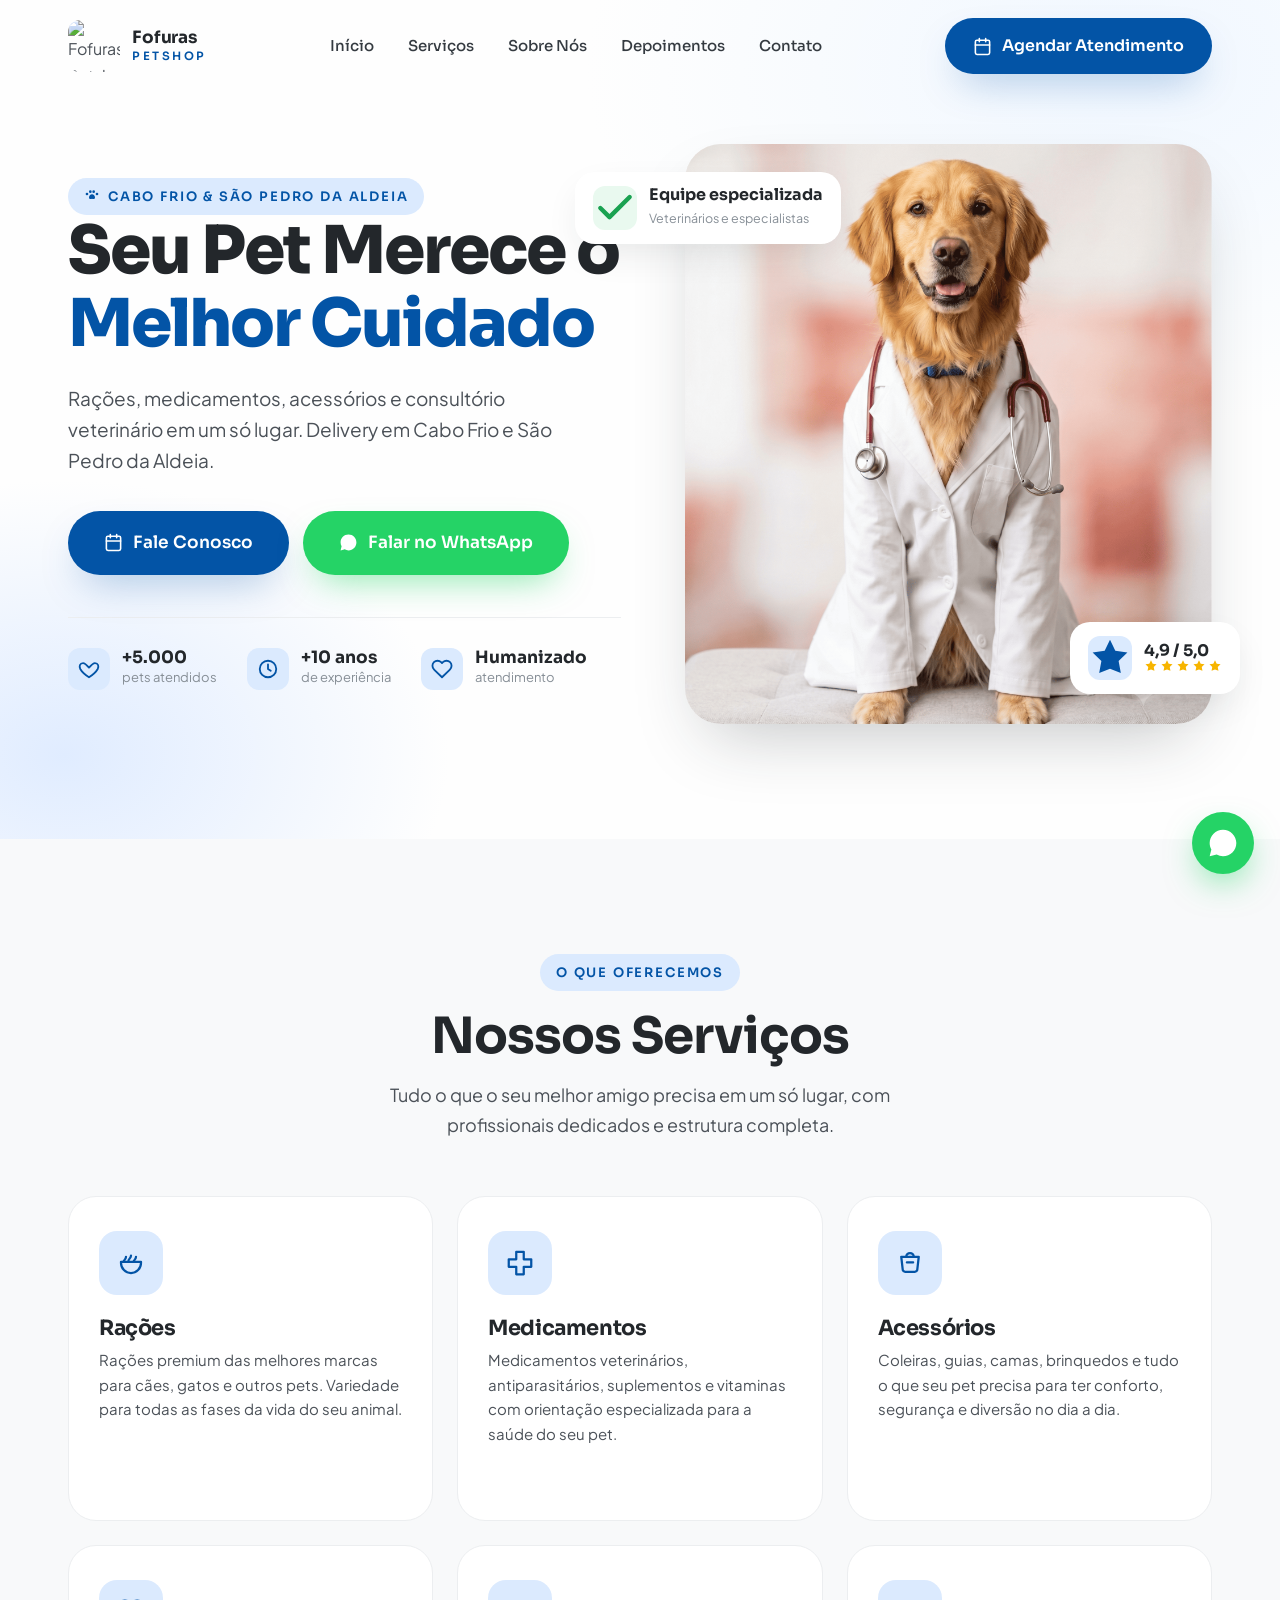
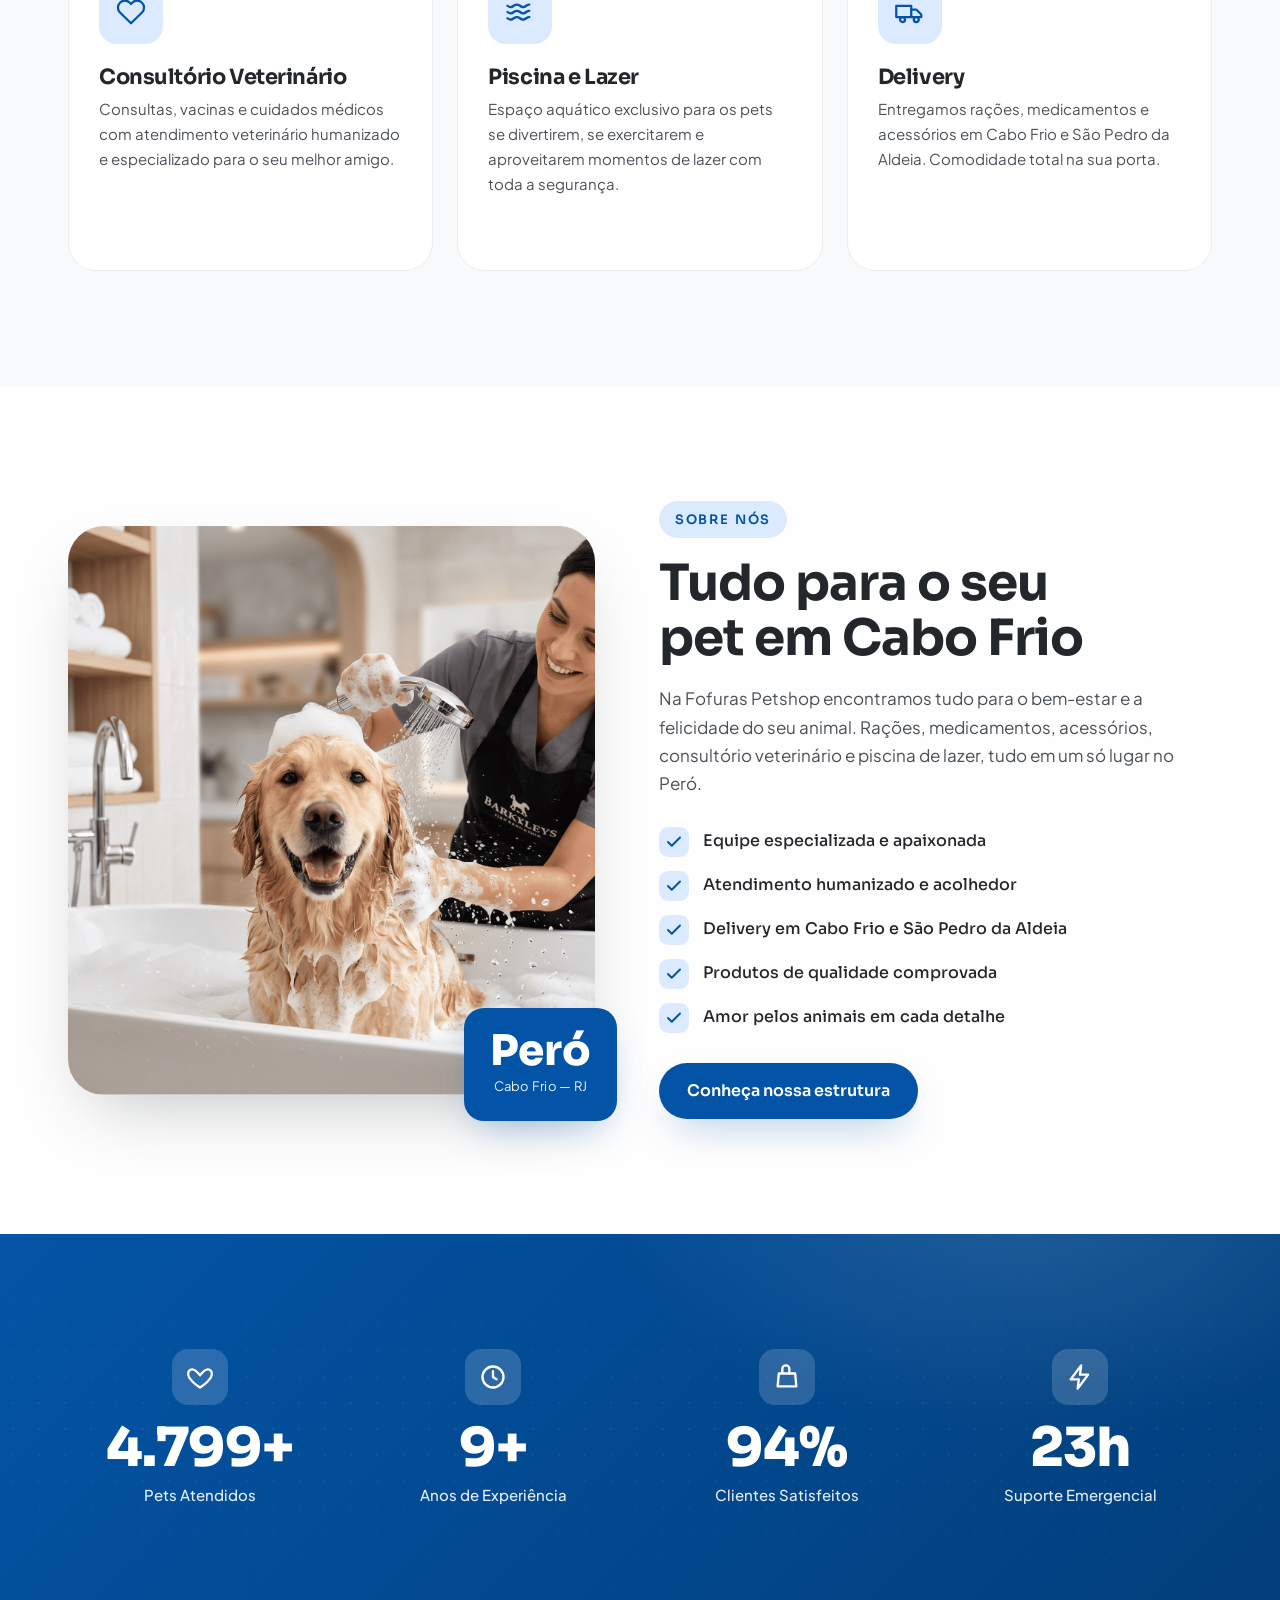
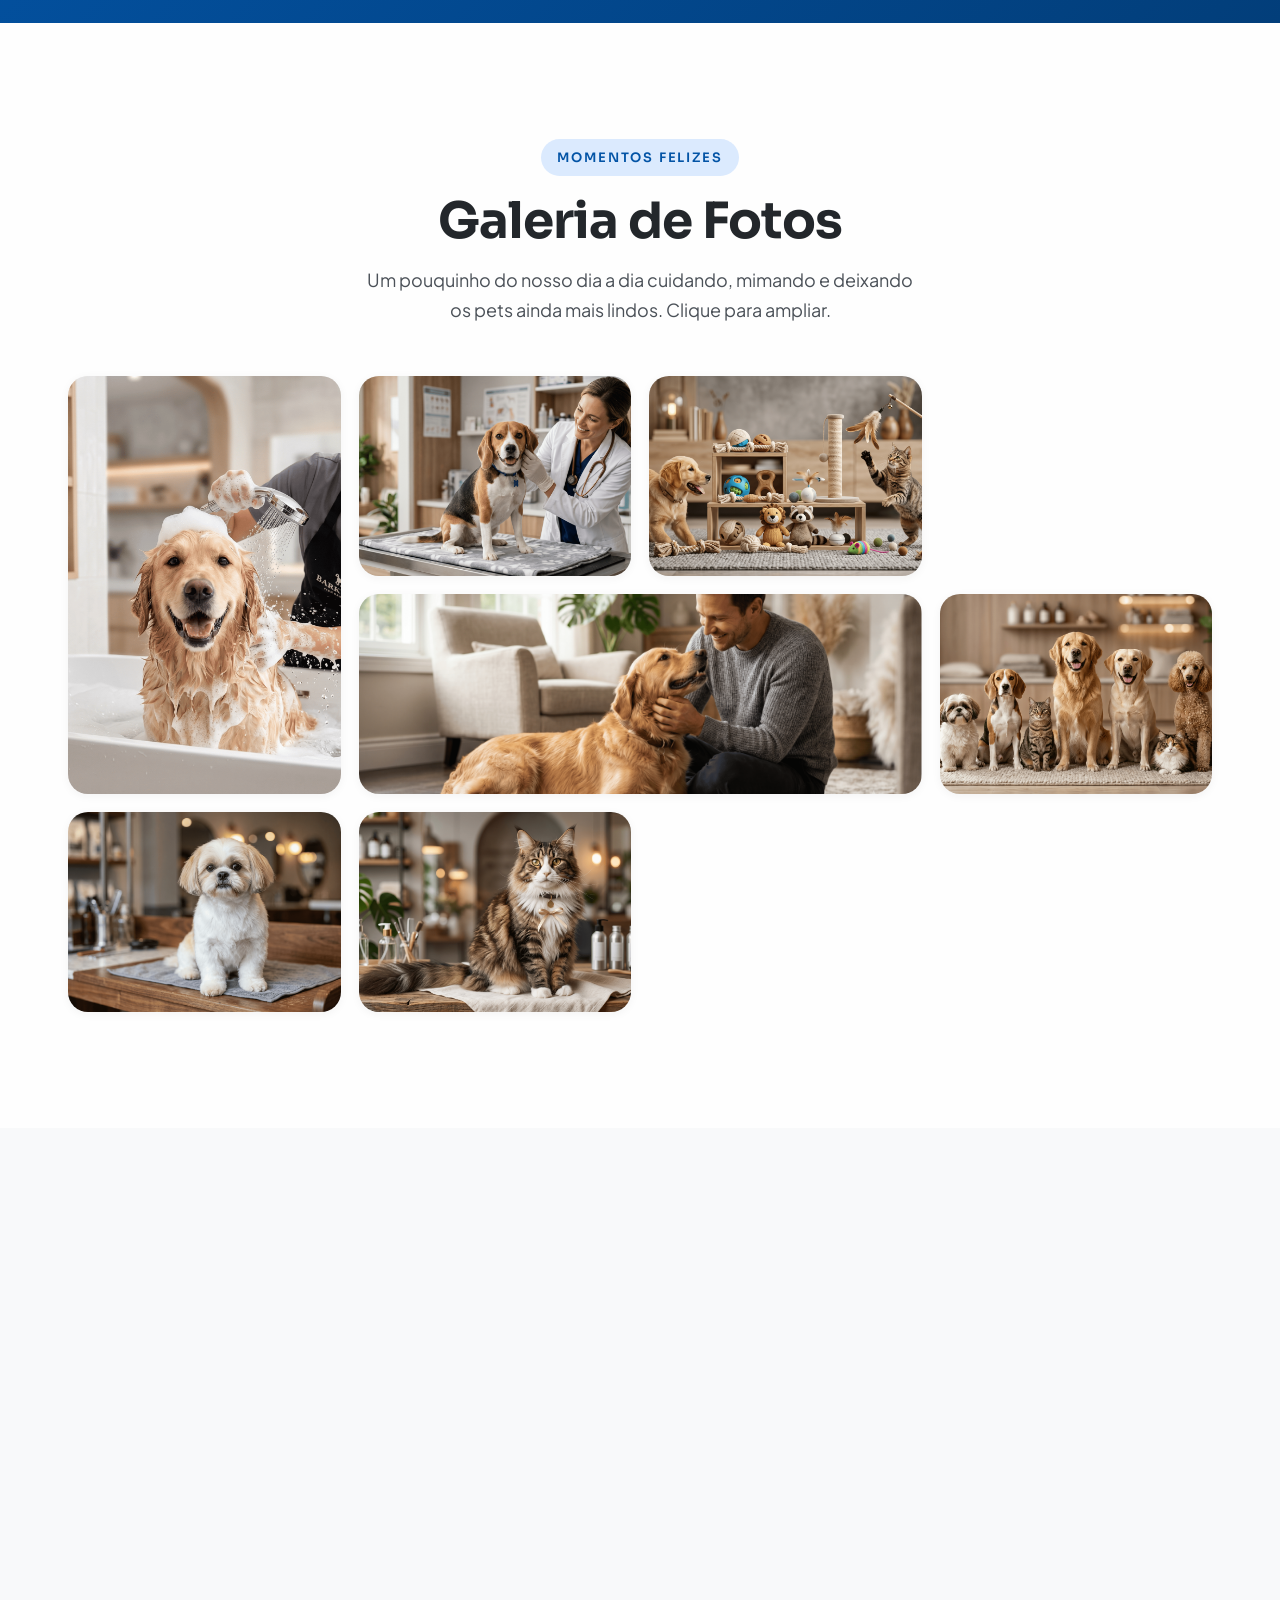
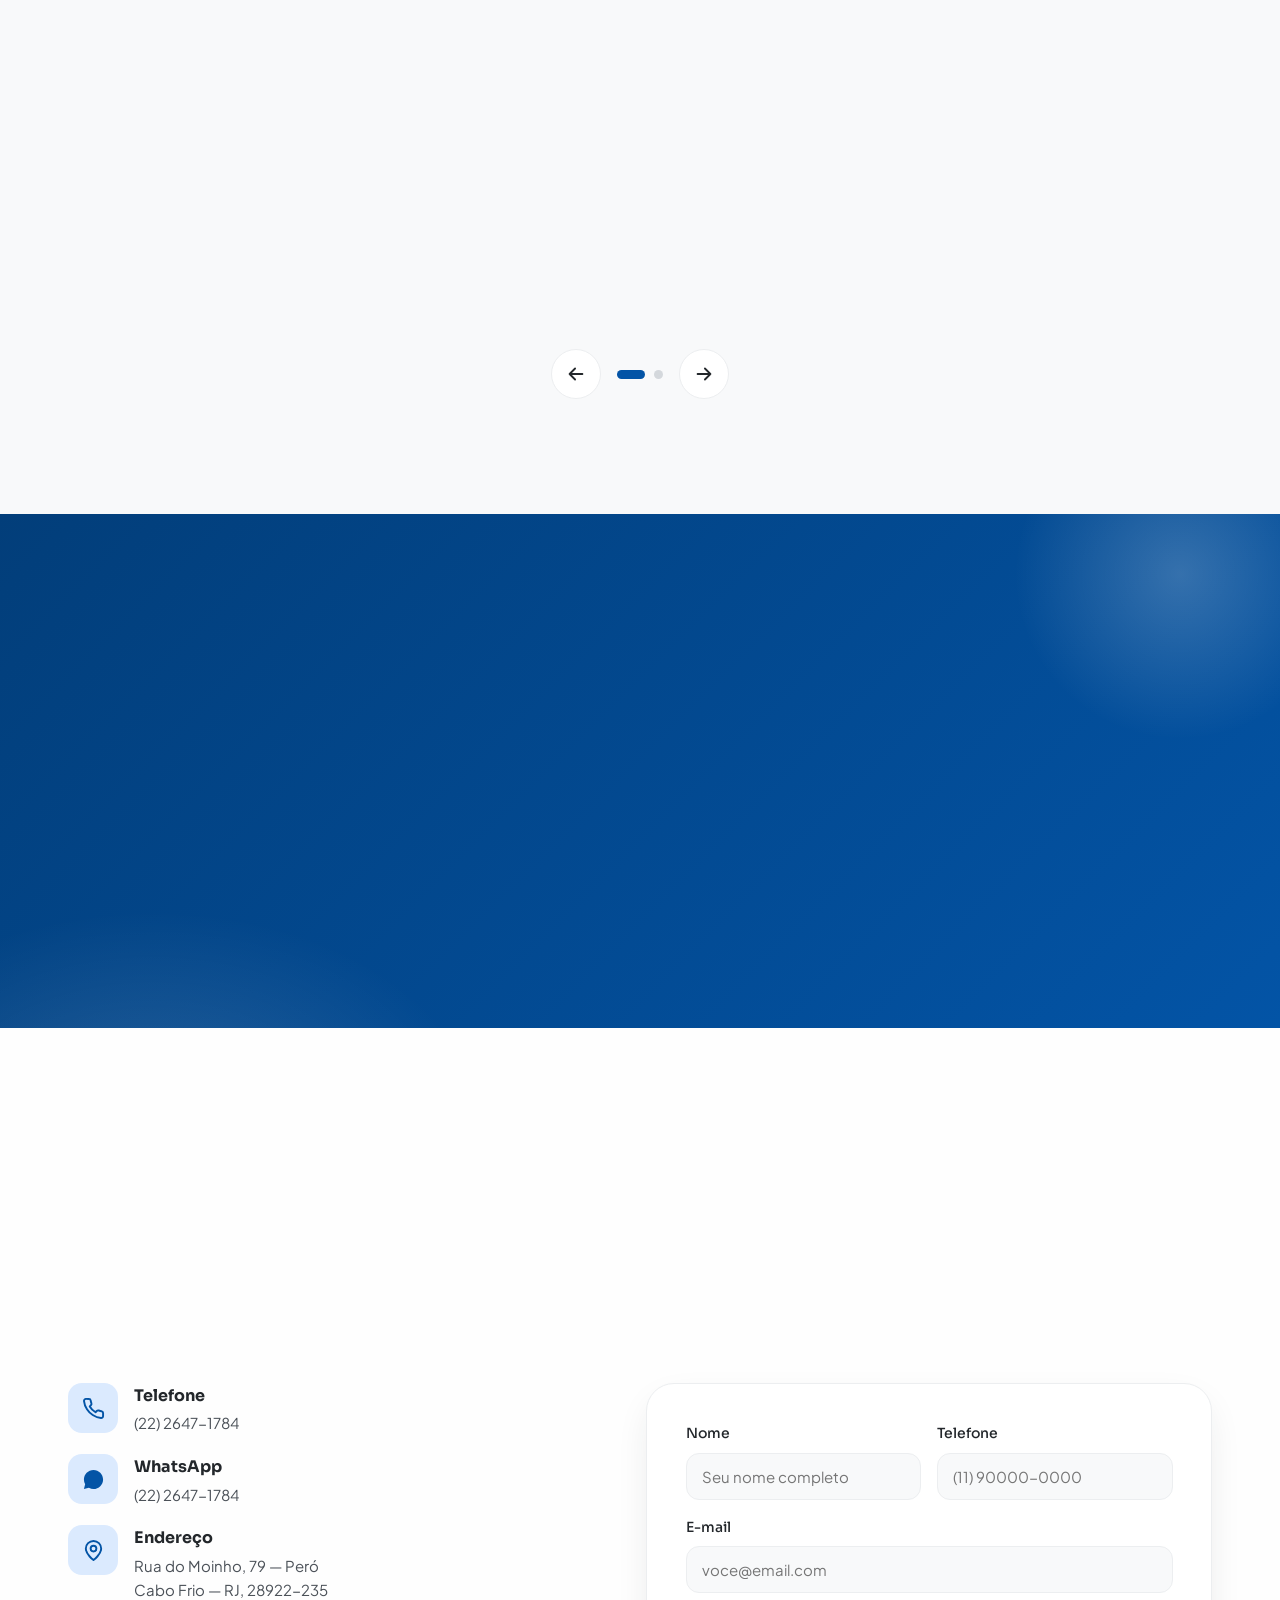
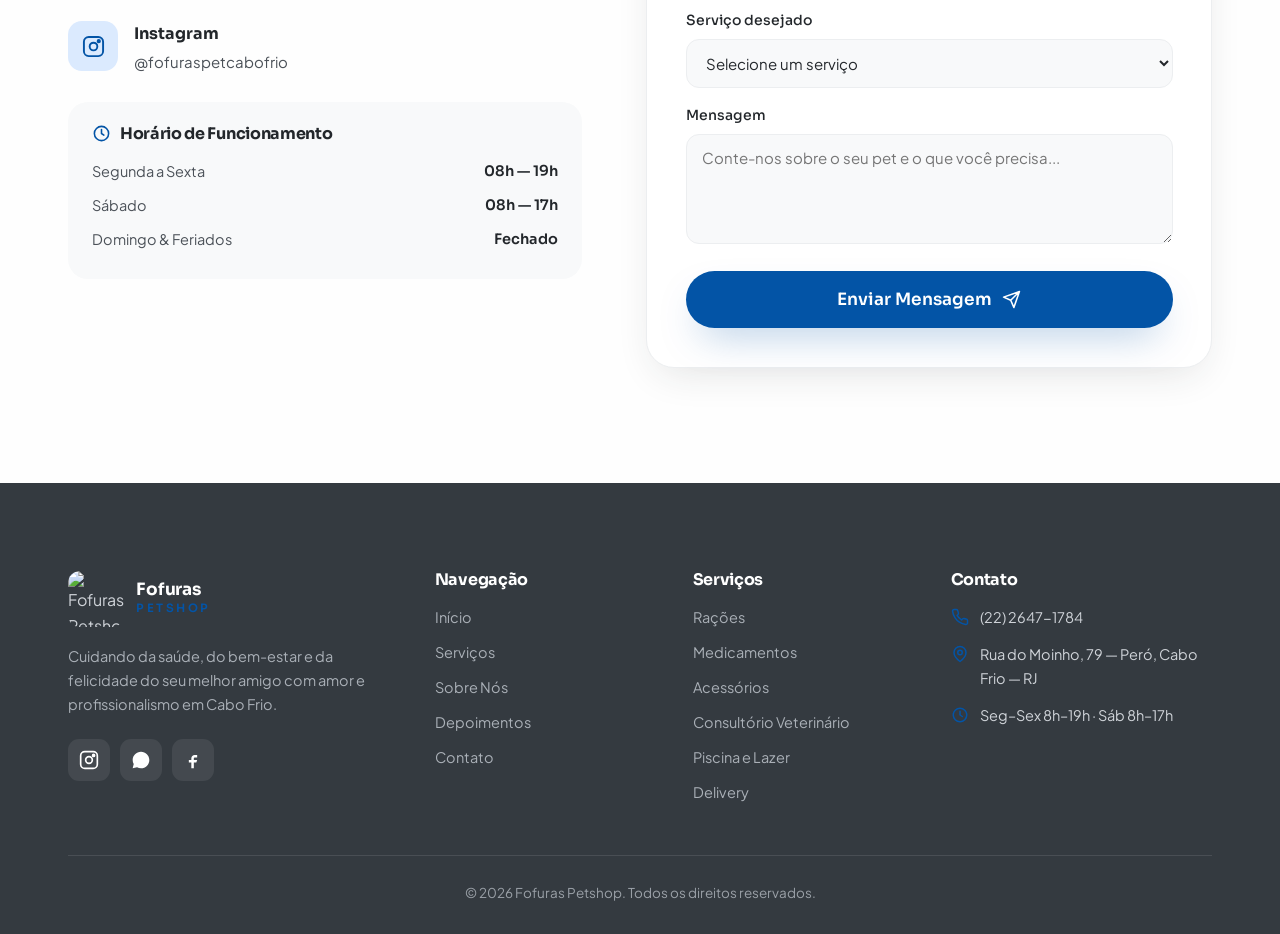
==== index.html @ 8c3553e3 "projeto fofuras petshop" ====
<!doctype html>
<html lang="pt-BR">
  <head>
    <meta charset="UTF-8" />
    <meta name="viewport" content="width=device-width, initial-scale=1.0" />
    <title>
      Fofuras Petshop — Rações, Medicamentos, Acessórios e Consultório em Cabo
      Frio
    </title>
    <meta
      name="description"
      content="Rações, medicamentos, acessórios, consultório veterinário para pets em Cabo Frio. Delivery em Cabo Frio e São Pedro da Aldeia. Fofuras Petshop no Peró."
    />
    <link rel="icon" href="assets/logo.png" />
    <link rel="preconnect" href="https://fonts.googleapis.com" />
    <link rel="preconnect" href="https://fonts.gstatic.com" crossorigin />
    <link
      href="https://fonts.googleapis.com/css2?family=Sora:wght@500;600;700;800&family=Plus+Jakarta+Sans:wght@400;500;600;700&display=swap"
      rel="stylesheet"
    />
    <link rel="stylesheet" href="styles.css" />
  </head>
  <body>
    <!-- ============ HEADER ============ -->
    <header class="header" id="header">
      <div class="wrap nav">
        <a href="#inicio" class="brand" aria-label="Fofuras Petshop">
          <img src="uploads/logo.png" alt="Fofuras Petshop" />
          <span class="brand-text"><b>Fofuras</b><span>Petshop</span></span>
        </a>
        <nav class="menu" aria-label="Navegação principal">
          <a href="#inicio">Início</a>
          <a href="#servicos">Serviços</a>
          <a href="#sobre">Sobre Nós</a>
          <a href="#depoimentos">Depoimentos</a>
          <a href="#contato">Contato</a>
        </nav>
        <div class="nav-right">
          <a href="#contato" class="btn btn-primary">
            <svg
              viewBox="0 0 24 24"
              fill="none"
              stroke="currentColor"
              stroke-width="2"
              stroke-linecap="round"
              stroke-linejoin="round"
            >
              <path d="M8 2v4M16 2v4M3 10h18" />
              <rect x="3" y="4" width="18" height="18" rx="2" />
            </svg>
            Agendar Atendimento
          </a>
          <button class="hamburger" id="hamburger" aria-label="Abrir menu">
            <svg
              viewBox="0 0 24 24"
              fill="none"
              stroke="currentColor"
              stroke-width="2"
              stroke-linecap="round"
            >
              <path d="M4 6h16M4 12h16M4 18h16" />
            </svg>
          </button>
        </div>
      </div>
    </header>

    <!-- ============ MOBILE DRAWER ============ -->
    <div class="drawer" id="drawer">
      <div class="drawer-panel">
        <div class="drawer-head">
          <a href="#inicio" class="brand"
            ><img src="uploads/logo.png" alt="" /><span class="brand-text"
              ><b>Fofuras</b><span>Petshop</span></span
            ></a
          >
          <button
            class="drawer-close"
            id="drawerClose"
            aria-label="Fechar menu"
          >
            <svg
              viewBox="0 0 24 24"
              fill="none"
              stroke="currentColor"
              stroke-width="2"
              stroke-linecap="round"
            >
              <path d="M6 6l12 12M18 6L6 18" />
            </svg>
          </button>
        </div>
        <a href="#inicio">Início</a>
        <a href="#servicos">Serviços</a>
        <a href="#sobre">Sobre Nós</a>
        <a href="#galeria">Galeria</a>
        <a href="#depoimentos">Depoimentos</a>
        <a href="#contato">Contato</a>
        <a href="#contato" class="btn btn-primary">Agendar Atendimento</a>
      </div>
    </div>

    <!-- ============ HERO ============ -->
    <section class="hero" id="inicio">
      <div class="wrap hero-grid">
        <div class="hero-copy">
          <span class="eyebrow reveal">
            <svg viewBox="0 0 24 24" fill="currentColor">
              <path
                d="M4.5 9.5a2 2 0 1 0 0-4 2 2 0 0 0 0 4ZM9.5 6a2 2 0 1 0 0-4 2 2 0 0 0 0 4ZM14.5 6a2 2 0 1 0 0-4 2 2 0 0 0 0 4ZM19.5 9.5a2 2 0 1 0 0-4 2 2 0 0 0 0 4ZM12 8c-2.5 0-4.5 2.4-4.5 4.6 0 1.6 1.1 2.4 2.4 2.4.9 0 1.4-.4 2.1-.4s1.2.4 2.1.4c1.3 0 2.4-.8 2.4-2.4C16.5 10.4 14.5 8 12 8Z"
              />
            </svg>
            Cabo Frio &amp; São Pedro da Aldeia
          </span>
          <h1 class="reveal d1">
            Seu Pet Merece o <span class="accent">Melhor Cuidado</span>
          </h1>
          <p class="hero-lead reveal d2">
            Rações, medicamentos, acessórios e consultório veterinário em um só
            lugar. Delivery em Cabo Frio e São Pedro da Aldeia.
          </p>
          <div class="hero-cta reveal d3">
            <a href="#contato" class="btn btn-primary btn-lg">
              <svg
                viewBox="0 0 24 24"
                fill="none"
                stroke="currentColor"
                stroke-width="2"
                stroke-linecap="round"
                stroke-linejoin="round"
              >
                <path d="M8 2v4M16 2v4M3 10h18" />
                <rect x="3" y="4" width="18" height="18" rx="2" />
              </svg>
              Fale Conosco
            </a>
            <a
              href="https://wa.me/552226471784"
              target="_blank"
              rel="noopener"
              class="btn btn-whats btn-lg"
            >
              <svg viewBox="0 0 24 24" fill="currentColor">
                <path
                  d="M17.5 14.4c-.3-.15-1.77-.87-2.04-.97-.27-.1-.47-.15-.67.15-.2.3-.77.97-.94 1.17-.17.2-.35.22-.65.07-.3-.15-1.26-.46-2.4-1.48-.89-.79-1.49-1.77-1.66-2.07-.17-.3-.02-.46.13-.61.13-.13.3-.35.45-.52.15-.17.2-.3.3-.5.1-.2.05-.37-.02-.52-.07-.15-.67-1.62-.92-2.22-.24-.58-.49-.5-.67-.51l-.57-.01c-.2 0-.52.07-.79.37-.27.3-1.04 1.02-1.04 2.48s1.06 2.88 1.21 3.08c.15.2 2.1 3.2 5.08 4.49.71.31 1.26.49 1.69.62.71.23 1.36.2 1.87.12.57-.08 1.77-.72 2.02-1.42.25-.7.25-1.3.17-1.42-.07-.13-.27-.2-.57-.35ZM12 2C6.48 2 2 6.48 2 12c0 1.77.46 3.43 1.27 4.88L2 22l5.25-1.38A9.94 9.94 0 0 0 12 22c5.52 0 10-4.48 10-10S17.52 2 12 2Z"
                />
              </svg>
              Falar no WhatsApp
            </a>
          </div>
          <div class="hero-stats reveal d4">
            <div class="hero-stat">
              <span class="ic"
                ><svg
                  viewBox="0 0 24 24"
                  fill="none"
                  stroke="currentColor"
                  stroke-width="2"
                  stroke-linecap="round"
                  stroke-linejoin="round"
                >
                  <path
                    d="M12 21s-7-4.5-9.5-9C1 9 2 5.5 5.5 5.5c2 0 3.5 1.5 6.5 5 3-3.5 4.5-5 6.5-5C22 5.5 23 9 21.5 12 19 16.5 12 21 12 21Z"
                  /></svg
              ></span>
              <span><b>+5.000</b><span>pets atendidos</span></span>
            </div>
            <div class="hero-stat">
              <span class="ic"
                ><svg
                  viewBox="0 0 24 24"
                  fill="none"
                  stroke="currentColor"
                  stroke-width="2"
                  stroke-linecap="round"
                  stroke-linejoin="round"
                >
                  <circle cx="12" cy="12" r="9" />
                  <path d="M12 7v5l3 2" /></svg
              ></span>
              <span><b>+10 anos</b><span>de experiência</span></span>
            </div>
            <div class="hero-stat">
              <span class="ic"
                ><svg
                  viewBox="0 0 24 24"
                  fill="none"
                  stroke="currentColor"
                  stroke-width="2"
                  stroke-linecap="round"
                  stroke-linejoin="round"
                >
                  <path
                    d="M20.8 4.6a5.5 5.5 0 0 0-7.8 0L12 5.6l-1-1a5.5 5.5 0 1 0-7.8 7.8l1 1L12 21l7.8-7.6 1-1a5.5 5.5 0 0 0 0-7.8Z"
                  /></svg
              ></span>
              <span><b>Humanizado</b><span>atendimento</span></span>
            </div>
          </div>
        </div>
        <div class="hero-visual reveal d2">
          <div class="hero-blob b1"></div>
          <div class="hero-img-frame" id="heroFrame">
            <image-slot
              id="hero"
              shape="rect"
              src="img/Gemini_Generated_Image_dql2yldql2yldql2.png"
              placeholder="Arraste a foto principal (veterinária sorrindo com um cachorro)"
            ></image-slot>
          </div>
          <div class="hero-badge bg-top">
            <span class="ic"
              ><svg
                viewBox="0 0 24 24"
                fill="none"
                stroke="currentColor"
                stroke-width="2.4"
                stroke-linecap="round"
                stroke-linejoin="round"
              >
                <path d="M20 6 9 17l-5-5" /></svg
            ></span>
            <span
              ><b>Equipe especializada</b
              ><small>Veterinários e especialistas</small></span
            >
          </div>
          <div class="hero-badge bg-bot">
            <span class="ic"
              ><svg viewBox="0 0 24 24" fill="currentColor">
                <path
                  d="m12 2 2.9 6.1 6.6.9-4.8 4.6 1.2 6.6L12 17.8 6.1 20.2l1.2-6.6L2.5 9l6.6-.9L12 2Z"
                /></svg
            ></span>
            <span
              ><b>4,9 / 5,0</b
              ><span class="stars"
                ><svg viewBox="0 0 24 24" fill="currentColor">
                  <path
                    d="m12 2 2.9 6.1 6.6.9-4.8 4.6 1.2 6.6L12 17.8 6.1 20.2l1.2-6.6L2.5 9l6.6-.9L12 2Z"
                  /></svg
                ><svg viewBox="0 0 24 24" fill="currentColor">
                  <path
                    d="m12 2 2.9 6.1 6.6.9-4.8 4.6 1.2 6.6L12 17.8 6.1 20.2l1.2-6.6L2.5 9l6.6-.9L12 2Z"
                  /></svg
                ><svg viewBox="0 0 24 24" fill="currentColor">
                  <path
                    d="m12 2 2.9 6.1 6.6.9-4.8 4.6 1.2 6.6L12 17.8 6.1 20.2l1.2-6.6L2.5 9l6.6-.9L12 2Z"
                  /></svg
                ><svg viewBox="0 0 24 24" fill="currentColor">
                  <path
                    d="m12 2 2.9 6.1 6.6.9-4.8 4.6 1.2 6.6L12 17.8 6.1 20.2l1.2-6.6L2.5 9l6.6-.9L12 2Z"
                  /></svg
                ><svg viewBox="0 0 24 24" fill="currentColor">
                  <path
                    d="m12 2 2.9 6.1 6.6.9-4.8 4.6 1.2 6.6L12 17.8 6.1 20.2l1.2-6.6L2.5 9l6.6-.9L12 2Z"
                  /></svg></span
            ></span>
          </div>
        </div>
      </div>
    </section>

    <!-- ============ SERVICES ============ -->
    <section class="section services" id="servicos">
      <div class="wrap">
        <div class="head-center">
          <span class="eyebrow reveal">O que oferecemos</span>
          <h2 class="h-section reveal d1">Nossos Serviços</h2>
          <p class="sub-section reveal d2">
            Tudo o que o seu melhor amigo precisa em um só lugar, com
            profissionais dedicados e estrutura completa.
          </p>
        </div>
        <div class="svc-grid">
          <article class="svc-card reveal">
            <div class="svc-ic">
              <svg
                viewBox="0 0 24 24"
                fill="none"
                stroke="currentColor"
                stroke-width="1.8"
                stroke-linecap="round"
                stroke-linejoin="round"
              >
                <path d="M4 11h16v1a8 8 0 0 1-16 0v-1Z" />
                <path d="M8 7c0 2-2 3-2 4M12 6c0 2-2 3-2 4M16 7c0 2-2 3-2 4" />
              </svg>
            </div>
            <h3>Rações</h3>
            <p>
              Rações premium das melhores marcas para cães, gatos e outros pets.
              Variedade para todas as fases da vida do seu animal.
            </p>
            <span class="svc-more"
              >Saiba mais
              <svg
                viewBox="0 0 24 24"
                fill="none"
                stroke="currentColor"
                stroke-width="2.2"
                stroke-linecap="round"
                stroke-linejoin="round"
              >
                <path d="M5 12h14M13 6l6 6-6 6" /></svg
            ></span>
          </article>
          <article class="svc-card reveal d1">
            <div class="svc-ic">
              <svg
                viewBox="0 0 24 24"
                fill="none"
                stroke="currentColor"
                stroke-width="1.8"
                stroke-linecap="round"
                stroke-linejoin="round"
              >
                <path d="M9 3h6v6h6v6h-6v6H9v-6H3V9h6V3Z" />
              </svg>
            </div>
            <h3>Medicamentos</h3>
            <p>
              Medicamentos veterinários, antiparasitários, suplementos e
              vitaminas com orientação especializada para a saúde do seu pet.
            </p>
            <span class="svc-more"
              >Saiba mais
              <svg
                viewBox="0 0 24 24"
                fill="none"
                stroke="currentColor"
                stroke-width="2.2"
                stroke-linecap="round"
                stroke-linejoin="round"
              >
                <path d="M5 12h14M13 6l6 6-6 6" /></svg
            ></span>
          </article>
          <article class="svc-card reveal d2">
            <div class="svc-ic">
              <svg
                viewBox="0 0 24 24"
                fill="none"
                stroke="currentColor"
                stroke-width="1.8"
                stroke-linecap="round"
                stroke-linejoin="round"
              >
                <path
                  d="M5 7h14l-1.2 10.5a2 2 0 0 1-2 1.5H8.2a2 2 0 0 1-2-1.5L5 7Z"
                />
                <path d="M9 7a3 3 0 0 1 6 0" />
                <path d="M9.5 11.5h5" />
              </svg>
            </div>
            <h3>Acessórios</h3>
            <p>
              Coleiras, guias, camas, brinquedos e tudo o que seu pet precisa
              para ter conforto, segurança e diversão no dia a dia.
            </p>
            <span class="svc-more"
              >Saiba mais
              <svg
                viewBox="0 0 24 24"
                fill="none"
                stroke="currentColor"
                stroke-width="2.2"
                stroke-linecap="round"
                stroke-linejoin="round"
              >
                <path d="M5 12h14M13 6l6 6-6 6" /></svg
            ></span>
          </article>
          <article class="svc-card reveal">
            <div class="svc-ic">
              <svg
                viewBox="0 0 24 24"
                fill="none"
                stroke="currentColor"
                stroke-width="1.8"
                stroke-linecap="round"
                stroke-linejoin="round"
              >
                <path
                  d="M20.8 4.6a5.5 5.5 0 0 0-7.8 0L12 5.6l-1-1a5.5 5.5 0 1 0-7.8 7.8l1 1L12 21l7.8-7.6 1-1a5.5 5.5 0 0 0 0-7.8Z"
                />
              </svg>
            </div>
            <h3>Consultório Veterinário</h3>
            <p>
              Consultas, vacinas e cuidados médicos com atendimento veterinário
              humanizado e especializado para o seu melhor amigo.
            </p>
            <span class="svc-more"
              >Saiba mais
              <svg
                viewBox="0 0 24 24"
                fill="none"
                stroke="currentColor"
                stroke-width="2.2"
                stroke-linecap="round"
                stroke-linejoin="round"
              >
                <path d="M5 12h14M13 6l6 6-6 6" /></svg
            ></span>
          </article>
          <article class="svc-card reveal d1">
            <div class="svc-ic">
              <svg
                viewBox="0 0 24 24"
                fill="none"
                stroke="currentColor"
                stroke-width="1.8"
                stroke-linecap="round"
                stroke-linejoin="round"
              >
                <path
                  d="M2 12c.6.5 1.2 1 2.5 1C7 13 7 11 9.5 11s2.5 2 5 2 2.5-2 5-2"
                />
                <path
                  d="M2 17c.6.5 1.2 1 2.5 1 2.5 0 2.5-2 5-2s2.5 2 5 2 2.5-2 5-2"
                />
                <path
                  d="M2 7c.6.5 1.2 1 2.5 1 2.5 0 2.5-2 5-2s2.5 2 5 2 2.5-2 5-2"
                />
              </svg>
            </div>
            <h3>Piscina e Lazer</h3>
            <p>
              Espaço aquático exclusivo para os pets se divertirem, se
              exercitarem e aproveitarem momentos de lazer com toda a segurança.
            </p>
            <span class="svc-more"
              >Saiba mais
              <svg
                viewBox="0 0 24 24"
                fill="none"
                stroke="currentColor"
                stroke-width="2.2"
                stroke-linecap="round"
                stroke-linejoin="round"
              >
                <path d="M5 12h14M13 6l6 6-6 6" /></svg
            ></span>
          </article>
          <article class="svc-card reveal d2">
            <div class="svc-ic">
              <svg
                viewBox="0 0 24 24"
                fill="none"
                stroke="currentColor"
                stroke-width="1.8"
                stroke-linecap="round"
                stroke-linejoin="round"
              >
                <path d="M1 7h12v9H1z" />
                <path d="M13 10h4l4 4v2h-8" />
                <circle cx="6" cy="18" r="2" />
                <circle cx="17" cy="18" r="2" />
              </svg>
            </div>
            <h3>Delivery</h3>
            <p>
              Entregamos rações, medicamentos e acessórios em Cabo Frio e São
              Pedro da Aldeia. Comodidade total na sua porta.
            </p>
            <span class="svc-more"
              >Saiba mais
              <svg
                viewBox="0 0 24 24"
                fill="none"
                stroke="currentColor"
                stroke-width="2.2"
                stroke-linecap="round"
                stroke-linejoin="round"
              >
                <path d="M5 12h14M13 6l6 6-6 6" /></svg
            ></span>
          </article>
        </div>
      </div>
    </section>

    <!-- ============ ABOUT ============ -->
    <section class="section about" id="sobre">
      <div class="wrap about-grid">
        <div class="about-media reveal">
          <div class="main">
            <image-slot
              id="about"
              shape="rect"
              src="img/Gemini_Generated_Image_qlah3sqlah3sqlah.png"
              placeholder="Arraste uma foto da equipe atendendo os pets"
            ></image-slot>
          </div>
          <div class="about-exp"><b>Peró</b><span>Cabo Frio — RJ</span></div>
        </div>
        <div class="about-copy">
          <span class="eyebrow reveal">Sobre nós</span>
          <h2 class="h-section reveal d1">Tudo para o seu pet em Cabo Frio</h2>
          <p class="lead reveal d2">
            Na Fofuras Petshop encontramos tudo para o bem-estar e a felicidade
            do seu animal. Rações, medicamentos, acessórios, consultório
            veterinário e piscina de lazer, tudo em um só lugar no Peró.
          </p>
          <div class="about-feats">
            <div class="feat reveal d2">
              <span class="ck"
                ><svg
                  viewBox="0 0 24 24"
                  fill="none"
                  stroke="currentColor"
                  stroke-width="2.6"
                  stroke-linecap="round"
                  stroke-linejoin="round"
                >
                  <path d="M20 6 9 17l-5-5" /></svg></span
              ><span>Equipe especializada e apaixonada</span>
            </div>
            <div class="feat reveal d3">
              <span class="ck"
                ><svg
                  viewBox="0 0 24 24"
                  fill="none"
                  stroke="currentColor"
                  stroke-width="2.6"
                  stroke-linecap="round"
                  stroke-linejoin="round"
                >
                  <path d="M20 6 9 17l-5-5" /></svg></span
              ><span>Atendimento humanizado e acolhedor</span>
            </div>
            <div class="feat reveal d3">
              <span class="ck"
                ><svg
                  viewBox="0 0 24 24"
                  fill="none"
                  stroke="currentColor"
                  stroke-width="2.6"
                  stroke-linecap="round"
                  stroke-linejoin="round"
                >
                  <path d="M20 6 9 17l-5-5" /></svg></span
              ><span>Delivery em Cabo Frio e São Pedro da Aldeia</span>
            </div>
            <div class="feat reveal d4">
              <span class="ck"
                ><svg
                  viewBox="0 0 24 24"
                  fill="none"
                  stroke="currentColor"
                  stroke-width="2.6"
                  stroke-linecap="round"
                  stroke-linejoin="round"
                >
                  <path d="M20 6 9 17l-5-5" /></svg></span
              ><span>Produtos de qualidade comprovada</span>
            </div>
            <div class="feat reveal d4">
              <span class="ck"
                ><svg
                  viewBox="0 0 24 24"
                  fill="none"
                  stroke="currentColor"
                  stroke-width="2.6"
                  stroke-linecap="round"
                  stroke-linejoin="round"
                >
                  <path d="M20 6 9 17l-5-5" /></svg></span
              ><span>Amor pelos animais em cada detalhe</span>
            </div>
          </div>
          <div class="reveal d5" style="margin-top: 30px">
            <a href="#contato" class="btn btn-primary"
              >Conheça nossa estrutura</a
            >
          </div>
        </div>
      </div>
    </section>

    <!-- ============ STATS ============ -->
    <section class="section stats">
      <div class="wrap stats-grid">
        <div class="stat-item reveal">
          <div class="stat-ic">
            <svg
              viewBox="0 0 24 24"
              fill="none"
              stroke="currentColor"
              stroke-width="2"
              stroke-linecap="round"
              stroke-linejoin="round"
            >
              <path
                d="M12 21s-7-4.5-9.5-9C1 9 2 5.5 5.5 5.5c2 0 3.5 1.5 6.5 5 3-3.5 4.5-5 6.5-5C22 5.5 23 9 21.5 12 19 16.5 12 21 12 21Z"
              />
            </svg>
          </div>
          <div class="stat-num" data-count="5000" data-suffix="+">0</div>
          <div class="stat-label">Pets Atendidos</div>
        </div>
        <div class="stat-item reveal d1">
          <div class="stat-ic">
            <svg
              viewBox="0 0 24 24"
              fill="none"
              stroke="currentColor"
              stroke-width="2"
              stroke-linecap="round"
              stroke-linejoin="round"
            >
              <circle cx="12" cy="12" r="9" />
              <path d="M12 7v5l3 2" />
            </svg>
          </div>
          <div class="stat-num" data-count="10" data-suffix="+">0</div>
          <div class="stat-label">Anos de Experiência</div>
        </div>
        <div class="stat-item reveal d2">
          <div class="stat-ic">
            <svg
              viewBox="0 0 24 24"
              fill="none"
              stroke="currentColor"
              stroke-width="2"
              stroke-linecap="round"
              stroke-linejoin="round"
            >
              <path d="M14 9V5a3 3 0 0 0-6 0v4M5 9h14l1 11H4L5 9Z" />
            </svg>
          </div>
          <div class="stat-num" data-count="98" data-suffix="%">0</div>
          <div class="stat-label">Clientes Satisfeitos</div>
        </div>
        <div class="stat-item reveal d3">
          <div class="stat-ic">
            <svg
              viewBox="0 0 24 24"
              fill="none"
              stroke="currentColor"
              stroke-width="2"
              stroke-linecap="round"
              stroke-linejoin="round"
            >
              <path d="m13 2-9 12h7l-1 8 9-12h-7l1-8Z" />
            </svg>
          </div>
          <div class="stat-num" data-count="24" data-suffix="h">0</div>
          <div class="stat-label">Suporte Emergencial</div>
        </div>
      </div>
    </section>

    <!-- ============ GALLERY ============ -->
    <section class="section gallery" id="galeria">
      <div class="wrap">
        <div class="head-center">
          <span class="eyebrow reveal">Momentos felizes</span>
          <h2 class="h-section reveal d1">Galeria de Fotos</h2>
          <p class="sub-section reveal d2">
            Um pouquinho do nosso dia a dia cuidando, mimando e deixando os pets
            ainda mais lindos. Clique para ampliar.
          </p>
        </div>
        <div class="gallery-grid reveal d2">
          <div class="g-item g-tall">
            <image-slot
              id="g1"
              shape="rect"
              src="img/Gemini_Generated_Image_qlah3sqlah3sqlah.png"
              placeholder="Banho e tosa"
            ></image-slot>
            <div class="g-over">
              <span
                ><svg
                  viewBox="0 0 24 24"
                  fill="none"
                  stroke="currentColor"
                  stroke-width="2"
                  stroke-linecap="round"
                  stroke-linejoin="round"
                >
                  <path d="M15 3h6v6M9 21H3v-6M21 3l-7 7M3 21l7-7" /></svg
                >Rações</span
              >
            </div>
          </div>
          <div class="g-item">
            <image-slot
              id="g2"
              shape="rect"
              src="img/Gemini_Generated_Image_4eh24eh24eh24eh2.png"
              placeholder="Consulta"
            ></image-slot>
            <div class="g-over">
              <span
                ><svg
                  viewBox="0 0 24 24"
                  fill="none"
                  stroke="currentColor"
                  stroke-width="2"
                  stroke-linecap="round"
                  stroke-linejoin="round"
                >
                  <path d="M15 3h6v6M9 21H3v-6M21 3l-7 7M3 21l7-7" /></svg
                >Consultório</span
              >
            </div>
          </div>
          <div class="g-item">
            <image-slot
              id="g3"
              shape="rect"
              src="img/Gemini_Generated_Image_h8fb9gh8fb9gh8fb.png"
              placeholder="Produtos"
            ></image-slot>
            <div class="g-over">
              <span
                ><svg
                  viewBox="0 0 24 24"
                  fill="none"
                  stroke="currentColor"
                  stroke-width="2"
                  stroke-linecap="round"
                  stroke-linejoin="round"
                >
                  <path d="M15 3h6v6M9 21H3v-6M21 3l-7 7M3 21l7-7" /></svg
                >Acessórios</span
              >
            </div>
          </div>
          <div class="g-item g-wide">
            <image-slot
              id="g4"
              shape="rect"
              src="img/Gemini_Generated_Image_kjghngkjghngkjgh.png"
              placeholder="Clientes satisfeitos"
            ></image-slot>
            <div class="g-over">
              <span
                ><svg
                  viewBox="0 0 24 24"
                  fill="none"
                  stroke="currentColor"
                  stroke-width="2"
                  stroke-linecap="round"
                  stroke-linejoin="round"
                >
                  <path d="M15 3h6v6M9 21H3v-6M21 3l-7 7M3 21l7-7" /></svg
                >Clientes satisfeitos</span
              >
            </div>
          </div>
          <div class="g-item">
            <image-slot
              id="g5"
              shape="rect"
              src="img/Gemini_Generated_Image_trlu28trlu28trlu.png"
              placeholder="Pets atendidos"
            ></image-slot>
            <div class="g-over">
              <span
                ><svg
                  viewBox="0 0 24 24"
                  fill="none"
                  stroke="currentColor"
                  stroke-width="2"
                  stroke-linecap="round"
                  stroke-linejoin="round"
                >
                  <path d="M15 3h6v6M9 21H3v-6M21 3l-7 7M3 21l7-7" /></svg
                >Pets atendidos</span
              >
            </div>
          </div>
          <div class="g-item">
            <image-slot
              id="g6"
              shape="rect"
              src="img/Gemini_Generated_Image_tm8knztm8knztm8k.png"
              placeholder="Tosa estilizada"
            ></image-slot>
            <div class="g-over">
              <span
                ><svg
                  viewBox="0 0 24 24"
                  fill="none"
                  stroke="currentColor"
                  stroke-width="2"
                  stroke-linecap="round"
                  stroke-linejoin="round"
                >
                  <path d="M15 3h6v6M9 21H3v-6M21 3l-7 7M3 21l7-7" /></svg
                >Medicamentos</span
              >
            </div>
          </div>
          <div class="g-item">
            <image-slot
              id="g7"
              shape="rect"
              src="img/Gemini_Generated_Image_yva9euyva9euyva9.png"
              placeholder="Hospedagem"
            ></image-slot>
            <div class="g-over">
              <span
                ><svg
                  viewBox="0 0 24 24"
                  fill="none"
                  stroke="currentColor"
                  stroke-width="2"
                  stroke-linecap="round"
                  stroke-linejoin="round"
                >
                  <path d="M15 3h6v6M9 21H3v-6M21 3l-7 7M3 21l7-7" /></svg
                >Gatos</span
              >
            </div>
          </div>
        </div>
      </div>
    </section>

    <!-- ============ TESTIMONIALS ============ -->
    <section class="section testi" id="depoimentos">
      <div class="wrap">
        <div class="head-center">
          <span class="eyebrow reveal">Quem confia, recomenda</span>
          <h2 class="h-section reveal d1">O Que Dizem Nossos Clientes</h2>
          <p class="sub-section reveal d2">
            A satisfação das famílias e o brilho no olhar dos pets são a nossa
            maior recompensa.
          </p>
        </div>
        <div class="testi-track-wrap reveal d2">
          <div class="testi-track" id="testiTrack">
            <article class="testi-card">
              <div class="testi-quote">
                <svg viewBox="0 0 24 24" fill="currentColor">
                  <path
                    d="M10 7H6a3 3 0 0 0-3 3v7h7v-7H6c0-1 .5-2 2-2V7Zm11 0h-4a3 3 0 0 0-3 3v7h7v-7h-4c0-1 .5-2 2-2V7Z"
                  />
                </svg>
              </div>
              <div class="testi-stars">
                <svg viewBox="0 0 24 24" fill="currentColor">
                  <path
                    d="m12 2 2.9 6.1 6.6.9-4.8 4.6 1.2 6.6L12 17.8 6.1 20.2l1.2-6.6L2.5 9l6.6-.9L12 2Z"
                  /></svg
                ><svg viewBox="0 0 24 24" fill="currentColor">
                  <path
                    d="m12 2 2.9 6.1 6.6.9-4.8 4.6 1.2 6.6L12 17.8 6.1 20.2l1.2-6.6L2.5 9l6.6-.9L12 2Z"
                  /></svg
                ><svg viewBox="0 0 24 24" fill="currentColor">
                  <path
                    d="m12 2 2.9 6.1 6.6.9-4.8 4.6 1.2 6.6L12 17.8 6.1 20.2l1.2-6.6L2.5 9l6.6-.9L12 2Z"
                  /></svg
                ><svg viewBox="0 0 24 24" fill="currentColor">
                  <path
                    d="m12 2 2.9 6.1 6.6.9-4.8 4.6 1.2 6.6L12 17.8 6.1 20.2l1.2-6.6L2.5 9l6.6-.9L12 2Z"
                  /></svg
                ><svg viewBox="0 0 24 24" fill="currentColor">
                  <path
                    d="m12 2 2.9 6.1 6.6.9-4.8 4.6 1.2 6.6L12 17.8 6.1 20.2l1.2-6.6L2.5 9l6.6-.9L12 2Z"
                  />
                </svg>
              </div>
              <p class="testi-text">
                Levo a minha Mel para banho e tosa há mais de três anos. Ela
                sempre volta cheirosa, feliz e super tranquila. A equipe é
                atenciosa e cuida com muito amor!
              </p>
              <div class="testi-person">
                <image-slot
                  id="t1"
                  shape="circle"
                  src="img/vince-veras-AJIqZDAUD7A-unsplash.jpg"
                  placeholder="Foto"
                ></image-slot>
                <div><b>Fernanda Lima</b><span>Tutora da Mel 🐩</span></div>
              </div>
            </article>
            <article class="testi-card">
              <div class="testi-quote">
                <svg viewBox="0 0 24 24" fill="currentColor">
                  <path
                    d="M10 7H6a3 3 0 0 0-3 3v7h7v-7H6c0-1 .5-2 2-2V7Zm11 0h-4a3 3 0 0 0-3 3v7h7v-7h-4c0-1 .5-2 2-2V7Z"
                  />
                </svg>
              </div>
              <div class="testi-stars">
                <svg viewBox="0 0 24 24" fill="currentColor">
                  <path
                    d="m12 2 2.9 6.1 6.6.9-4.8 4.6 1.2 6.6L12 17.8 6.1 20.2l1.2-6.6L2.5 9l6.6-.9L12 2Z"
                  /></svg
                ><svg viewBox="0 0 24 24" fill="currentColor">
                  <path
                    d="m12 2 2.9 6.1 6.6.9-4.8 4.6 1.2 6.6L12 17.8 6.1 20.2l1.2-6.6L2.5 9l6.6-.9L12 2Z"
                  /></svg
                ><svg viewBox="0 0 24 24" fill="currentColor">
                  <path
                    d="m12 2 2.9 6.1 6.6.9-4.8 4.6 1.2 6.6L12 17.8 6.1 20.2l1.2-6.6L2.5 9l6.6-.9L12 2Z"
                  /></svg
                ><svg viewBox="0 0 24 24" fill="currentColor">
                  <path
                    d="m12 2 2.9 6.1 6.6.9-4.8 4.6 1.2 6.6L12 17.8 6.1 20.2l1.2-6.6L2.5 9l6.6-.9L12 2Z"
                  /></svg
                ><svg viewBox="0 0 24 24" fill="currentColor">
                  <path
                    d="m12 2 2.9 6.1 6.6.9-4.8 4.6 1.2 6.6L12 17.8 6.1 20.2l1.2-6.6L2.5 9l6.6-.9L12 2Z"
                  />
                </svg>
              </div>
              <p class="testi-text">
                Atendimento veterinário nota mil! Quando o Thor ficou doente,
                fui atendido na hora e com todo cuidado. Profissionais que
                realmente amam o que fazem.
              </p>
              <div class="testi-person">
                <image-slot
                  id="t2"
                  shape="circle"
                  src="img/joseph-gonzalez-iFgRcqHznqg-unsplash.jpg"
                  placeholder="Foto"
                ></image-slot>
                <div><b>Ricardo Souza</b><span>Tutor do Thor 🐕</span></div>
              </div>
            </article>
            <article class="testi-card">
              <div class="testi-quote">
                <svg viewBox="0 0 24 24" fill="currentColor">
                  <path
                    d="M10 7H6a3 3 0 0 0-3 3v7h7v-7H6c0-1 .5-2 2-2V7Zm11 0h-4a3 3 0 0 0-3 3v7h7v-7h-4c0-1 .5-2 2-2V7Z"
                  />
                </svg>
              </div>
              <div class="testi-stars">
                <svg viewBox="0 0 24 24" fill="currentColor">
                  <path
                    d="m12 2 2.9 6.1 6.6.9-4.8 4.6 1.2 6.6L12 17.8 6.1 20.2l1.2-6.6L2.5 9l6.6-.9L12 2Z"
                  /></svg
                ><svg viewBox="0 0 24 24" fill="currentColor">
                  <path
                    d="m12 2 2.9 6.1 6.6.9-4.8 4.6 1.2 6.6L12 17.8 6.1 20.2l1.2-6.6L2.5 9l6.6-.9L12 2Z"
                  /></svg
                ><svg viewBox="0 0 24 24" fill="currentColor">
                  <path
                    d="m12 2 2.9 6.1 6.6.9-4.8 4.6 1.2 6.6L12 17.8 6.1 20.2l1.2-6.6L2.5 9l6.6-.9L12 2Z"
                  /></svg
                ><svg viewBox="0 0 24 24" fill="currentColor">
                  <path
                    d="m12 2 2.9 6.1 6.6.9-4.8 4.6 1.2 6.6L12 17.8 6.1 20.2l1.2-6.6L2.5 9l6.6-.9L12 2Z"
                  /></svg
                ><svg viewBox="0 0 24 24" fill="currentColor">
                  <path
                    d="m12 2 2.9 6.1 6.6.9-4.8 4.6 1.2 6.6L12 17.8 6.1 20.2l1.2-6.6L2.5 9l6.6-.9L12 2Z"
                  />
                </svg>
              </div>
              <p class="testi-text">
                Comprei os remédios do meu cachorro na farmácia veterinária e
                fui muito bem orientado. Ótima variedade de produtos e a equipe
                explicou tudo sobre a dosagem com muita atenção. Nota 10!
              </p>
              <div class="testi-person">
                <image-slot
                  id="t3"
                  shape="circle"
                  src="img/diego-hernandez-MSepzbKFz10-unsplash.jpg"
                  placeholder="Foto"
                ></image-slot>
                <div><b>Gabriel Rocha</b><span>Tutor do Simba 🐈</span></div>
              </div>
            </article>
            <article class="testi-card">
              <div class="testi-quote">
                <svg viewBox="0 0 24 24" fill="currentColor">
                  <path
                    d="M10 7H6a3 3 0 0 0-3 3v7h7v-7H6c0-1 .5-2 2-2V7Zm11 0h-4a3 3 0 0 0-3 3v7h7v-7h-4c0-1 .5-2 2-2V7Z"
                  />
                </svg>
              </div>
              <div class="testi-stars">
                <svg viewBox="0 0 24 24" fill="currentColor">
                  <path
                    d="m12 2 2.9 6.1 6.6.9-4.8 4.6 1.2 6.6L12 17.8 6.1 20.2l1.2-6.6L2.5 9l6.6-.9L12 2Z"
                  /></svg
                ><svg viewBox="0 0 24 24" fill="currentColor">
                  <path
                    d="m12 2 2.9 6.1 6.6.9-4.8 4.6 1.2 6.6L12 17.8 6.1 20.2l1.2-6.6L2.5 9l6.6-.9L12 2Z"
                  /></svg
                ><svg viewBox="0 0 24 24" fill="currentColor">
                  <path
                    d="m12 2 2.9 6.1 6.6.9-4.8 4.6 1.2 6.6L12 17.8 6.1 20.2l1.2-6.6L2.5 9l6.6-.9L12 2Z"
                  /></svg
                ><svg viewBox="0 0 24 24" fill="currentColor">
                  <path
                    d="m12 2 2.9 6.1 6.6.9-4.8 4.6 1.2 6.6L12 17.8 6.1 20.2l1.2-6.6L2.5 9l6.6-.9L12 2Z"
                  /></svg
                ><svg viewBox="0 0 24 24" fill="currentColor">
                  <path
                    d="m12 2 2.9 6.1 6.6.9-4.8 4.6 1.2 6.6L12 17.8 6.1 20.2l1.2-6.6L2.5 9l6.6-.9L12 2Z"
                  />
                </svg>
              </div>
              <p class="testi-text">
                O delivery de ração é uma mão na roda! Sempre chega rápido e a
                equipe ainda me ajuda a escolher a melhor opção para o meu
                filhote. Recomendo demais.
              </p>
              <div class="testi-person">
                <image-slot
                  id="t4"
                  shape="circle"
                  src="img/alex-suprun-ZHvM3XIOHoE-unsplash.jpg"
                  placeholder="Foto"
                ></image-slot>
                <div><b>Marcos Pereira</b><span>Tutor do Bob 🐶</span></div>
              </div>
            </article>
          </div>
        </div>
        <div class="testi-nav">
          <button class="testi-arrow" id="testiPrev" aria-label="Anterior">
            <svg
              viewBox="0 0 24 24"
              fill="none"
              stroke="currentColor"
              stroke-width="2"
              stroke-linecap="round"
              stroke-linejoin="round"
            >
              <path d="M19 12H5M11 18l-6-6 6-6" />
            </svg>
          </button>
          <div class="testi-dots" id="testiDots"></div>
          <button class="testi-arrow" id="testiNext" aria-label="Próximo">
            <svg
              viewBox="0 0 24 24"
              fill="none"
              stroke="currentColor"
              stroke-width="2"
              stroke-linecap="round"
              stroke-linejoin="round"
            >
              <path d="M5 12h14M13 6l6 6-6 6" />
            </svg>
          </button>
        </div>
      </div>
    </section>

    <!-- ============ CTA BAND ============ -->
    <section class="section cta">
      <div class="wrap cta-inner">
        <h2 class="reveal">Venha Conhecer a Fofuras Petshop Hoje Mesmo</h2>
        <p class="reveal d1">
          Entre em contato e descubra por que centenas de clientes confiam na
          Fofuras Petshop de Cabo Frio.
        </p>
        <a
          href="https://wa.me/552226471784"
          target="_blank"
          rel="noopener"
          class="btn btn-whats btn-lg reveal d2"
        >
          <svg viewBox="0 0 24 24" fill="currentColor">
            <path
              d="M17.5 14.4c-.3-.15-1.77-.87-2.04-.97-.27-.1-.47-.15-.67.15-.2.3-.77.97-.94 1.17-.17.2-.35.22-.65.07-.3-.15-1.26-.46-2.4-1.48-.89-.79-1.49-1.77-1.66-2.07-.17-.3-.02-.46.13-.61.13-.13.3-.35.45-.52.15-.17.2-.3.3-.5.1-.2.05-.37-.02-.52-.07-.15-.67-1.62-.92-2.22-.24-.58-.49-.5-.67-.51l-.57-.01c-.2 0-.52.07-.79.37-.27.3-1.04 1.02-1.04 2.48s1.06 2.88 1.21 3.08c.15.2 2.1 3.2 5.08 4.49.71.31 1.26.49 1.69.62.71.23 1.36.2 1.87.12.57-.08 1.77-.72 2.02-1.42.25-.7.25-1.3.17-1.42-.07-.13-.27-.2-.57-.35ZM12 2C6.48 2 2 6.48 2 12c0 1.77.46 3.43 1.27 4.88L2 22l5.25-1.38A9.94 9.94 0 0 0 12 22c5.52 0 10-4.48 10-10S17.52 2 12 2Z"
            />
          </svg>
          Falar no WhatsApp
        </a>
      </div>
    </section>

    <!-- ============ CONTACT ============ -->
    <section class="section contact" id="contato">
      <div class="wrap">
        <div class="head-center">
          <span class="eyebrow reveal">Fale conosco</span>
          <h2 class="h-section reveal d1">Vamos Cuidar do Seu Pet?</h2>
          <p class="sub-section reveal d2">
            Agende um horário ou tire suas dúvidas. Será um prazer receber você
            e o seu melhor amigo.
          </p>
        </div>
        <div class="contact-grid">
          <div class="contact-info reveal">
            <div class="info-list">
              <div class="info-item">
                <span class="ic"
                  ><svg
                    viewBox="0 0 24 24"
                    fill="none"
                    stroke="currentColor"
                    stroke-width="2"
                    stroke-linecap="round"
                    stroke-linejoin="round"
                  >
                    <path
                      d="M22 16.9v3a2 2 0 0 1-2.2 2 19.8 19.8 0 0 1-8.6-3.1 19.5 19.5 0 0 1-6-6 19.8 19.8 0 0 1-3.1-8.6A2 2 0 0 1 4.1 2h3a2 2 0 0 1 2 1.7c.1 1 .4 1.9.7 2.8a2 2 0 0 1-.5 2.1L8.1 9.9a16 16 0 0 0 6 6l1.3-1.3a2 2 0 0 1 2.1-.5c.9.3 1.8.6 2.8.7a2 2 0 0 1 1.7 2Z"
                    /></svg
                ></span>
                <div>
                  <b>Telefone</b>
                  <p><a href="tel:+552226471784">(22) 2647-1784</a></p>
                </div>
              </div>
              <div class="info-item">
                <span class="ic"
                  ><svg viewBox="0 0 24 24" fill="currentColor">
                    <path
                      d="M17.5 14.4c-.3-.15-1.77-.87-2.04-.97-.27-.1-.47-.15-.67.15-.2.3-.77.97-.94 1.17-.17.2-.35.22-.65.07-.3-.15-1.26-.46-2.4-1.48-.89-.79-1.49-1.77-1.66-2.07-.17-.3-.02-.46.13-.61.13-.13.3-.35.45-.52.15-.17.2-.3.3-.5.1-.2.05-.37-.02-.52-.07-.15-.67-1.62-.92-2.22-.24-.58-.49-.5-.67-.51l-.57-.01c-.2 0-.52.07-.79.37-.27.3-1.04 1.02-1.04 2.48s1.06 2.88 1.21 3.08c.15.2 2.1 3.2 5.08 4.49.71.31 1.26.49 1.69.62.71.23 1.36.2 1.87.12.57-.08 1.77-.72 2.02-1.42.25-.7.25-1.3.17-1.42-.07-.13-.27-.2-.57-.35ZM12 2C6.48 2 2 6.48 2 12c0 1.77.46 3.43 1.27 4.88L2 22l5.25-1.38A9.94 9.94 0 0 0 12 22c5.52 0 10-4.48 10-10S17.52 2 12 2Z"
                    /></svg
                ></span>
                <div>
                  <b>WhatsApp</b>
                  <p>
                    <a
                      href="https://wa.me/552226471784"
                      target="_blank"
                      rel="noopener"
                      >(22) 2647-1784</a
                    >
                  </p>
                </div>
              </div>
              <div class="info-item">
                <span class="ic"
                  ><svg
                    viewBox="0 0 24 24"
                    fill="none"
                    stroke="currentColor"
                    stroke-width="2"
                    stroke-linecap="round"
                    stroke-linejoin="round"
                  >
                    <path d="M20 10c0 6-8 12-8 12s-8-6-8-12a8 8 0 0 1 16 0Z" />
                    <circle cx="12" cy="10" r="3" /></svg
                ></span>
                <div>
                  <b>Endereço</b>
                  <p>Rua do Moinho, 79 — Peró<br />Cabo Frio — RJ, 28922-235</p>
                </div>
              </div>
              <div class="info-item">
                <span class="ic"
                  ><svg
                    viewBox="0 0 24 24"
                    fill="none"
                    stroke="currentColor"
                    stroke-width="2"
                    stroke-linecap="round"
                    stroke-linejoin="round"
                  >
                    <rect x="2" y="2" width="20" height="20" rx="5" />
                    <circle cx="12" cy="12" r="4" />
                    <circle
                      cx="17.5"
                      cy="6.5"
                      r="1.2"
                      fill="currentColor"
                    /></svg
                ></span>
                <div>
                  <b>Instagram</b>
                  <p>
                    <a
                      href="https://www.instagram.com/fofuraspetcabofrio/"
                      target="_blank"
                      rel="noopener"
                      >@fofuraspetcabofrio</a
                    >
                  </p>
                </div>
              </div>
            </div>
            <div class="info-hours">
              <h4>
                <svg
                  viewBox="0 0 24 24"
                  fill="none"
                  stroke="currentColor"
                  stroke-width="2"
                  stroke-linecap="round"
                  stroke-linejoin="round"
                >
                  <circle cx="12" cy="12" r="9" />
                  <path d="M12 7v5l3 2" /></svg
                >Horário de Funcionamento
              </h4>
              <div class="row">
                <span>Segunda a Sexta</span><span>08h — 19h</span>
              </div>
              <div class="row"><span>Sábado</span><span>08h — 17h</span></div>
              <div class="row">
                <span>Domingo &amp; Feriados</span><span>Fechado</span>
              </div>
            </div>
          </div>
          <form class="form-card reveal d1" id="contactForm" novalidate>
            <div class="form-ok" id="formOk">
              <svg
                viewBox="0 0 24 24"
                fill="none"
                stroke="currentColor"
                stroke-width="2.4"
                stroke-linecap="round"
                stroke-linejoin="round"
              >
                <circle cx="12" cy="12" r="10" />
                <path d="m8 12 3 3 5-6" /></svg
              >Mensagem enviada! Em breve entraremos em contato. 🐾
            </div>
            <div class="form-row">
              <div class="field">
                <label for="nome">Nome</label>
                <input
                  type="text"
                  id="nome"
                  name="nome"
                  placeholder="Seu nome completo"
                  autocomplete="name"
                />
                <span class="msg"></span>
              </div>
              <div class="field">
                <label for="telefone">Telefone</label>
                <input
                  type="tel"
                  id="telefone"
                  name="telefone"
                  placeholder="(11) 90000-0000"
                  autocomplete="tel"
                />
                <span class="msg"></span>
              </div>
            </div>
            <div class="field">
              <label for="email">E-mail</label>
              <input
                type="email"
                id="email"
                name="email"
                placeholder="voce@email.com"
                autocomplete="email"
              />
              <span class="msg"></span>
            </div>
            <div class="field">
              <label for="servico">Serviço desejado</label>
              <select id="servico" name="servico">
                <option value="">Selecione um serviço</option>
                <option>Rações</option>
                <option>Medicamentos</option>
                <option>Acessórios</option>
                <option>Consultório Veterinário</option>
                <option>Piscina e Lazer</option>
                <option>Delivery</option>
              </select>
              <span class="msg"></span>
            </div>
            <div class="field">
              <label for="mensagem">Mensagem</label>
              <textarea
                id="mensagem"
                name="mensagem"
                placeholder="Conte-nos sobre o seu pet e o que você precisa..."
              ></textarea>
              <span class="msg"></span>
            </div>
            <button type="submit" class="btn btn-primary btn-lg">
              Enviar Mensagem
              <svg
                viewBox="0 0 24 24"
                fill="none"
                stroke="currentColor"
                stroke-width="2"
                stroke-linecap="round"
                stroke-linejoin="round"
              >
                <path d="M22 2 11 13M22 2l-7 20-4-9-9-4 20-7Z" />
              </svg>
            </button>
          </form>
        </div>
      </div>
    </section>

    <!-- ============ FOOTER ============ -->
    <footer class="footer">
      <div class="wrap">
        <div class="footer-grid">
          <div>
            <a href="#inicio" class="brand"
              ><img src="uploads/logo.jpg" alt="Fofuras Petshop" /><span
                class="brand-text"
                ><b>Fofuras</b><span>Petshop</span></span
              ></a
            >
            <p class="footer-about">
              Cuidando da saúde, do bem-estar e da felicidade do seu melhor
              amigo com amor e profissionalismo em Cabo Frio.
            </p>
            <div class="footer-soc">
              <a
                href="https://www.instagram.com/fofuraspetcabofrio/"
                target="_blank"
                rel="noopener"
                aria-label="Instagram"
                ><svg
                  viewBox="0 0 24 24"
                  fill="none"
                  stroke="currentColor"
                  stroke-width="2"
                  stroke-linecap="round"
                  stroke-linejoin="round"
                >
                  <rect x="2" y="2" width="20" height="20" rx="5" />
                  <circle cx="12" cy="12" r="4" />
                  <circle cx="17.5" cy="6.5" r="1.2" fill="currentColor" /></svg
              ></a>
              <a
                href="https://wa.me/552226471784"
                target="_blank"
                rel="noopener"
                aria-label="WhatsApp"
                ><svg viewBox="0 0 24 24" fill="currentColor">
                  <path
                    d="M17.5 14.4c-.3-.15-1.77-.87-2.04-.97-.27-.1-.47-.15-.67.15-.2.3-.77.97-.94 1.17-.17.2-.35.22-.65.07-.3-.15-1.26-.46-2.4-1.48-.89-.79-1.49-1.77-1.66-2.07-.17-.3-.02-.46.13-.61.13-.13.3-.35.45-.52.15-.17.2-.3.3-.5.1-.2.05-.37-.02-.52-.07-.15-.67-1.62-.92-2.22-.24-.58-.49-.5-.67-.51l-.57-.01c-.2 0-.52.07-.79.37-.27.3-1.04 1.02-1.04 2.48s1.06 2.88 1.21 3.08c.15.2 2.1 3.2 5.08 4.49.71.31 1.26.49 1.69.62.71.23 1.36.2 1.87.12.57-.08 1.77-.72 2.02-1.42.25-.7.25-1.3.17-1.42-.07-.13-.27-.2-.57-.35ZM12 2C6.48 2 2 6.48 2 12c0 1.77.46 3.43 1.27 4.88L2 22l5.25-1.38A9.94 9.94 0 0 0 12 22c5.52 0 10-4.48 10-10S17.52 2 12 2Z"
                  /></svg
              ></a>
              <a href="#" aria-label="Facebook"
                ><svg viewBox="0 0 24 24" fill="currentColor">
                  <path
                    d="M14 9h3V6h-3c-2.2 0-4 1.8-4 4v2H7v3h3v7h3v-7h3l1-3h-4v-2c0-.6.4-1 1-1Z"
                  /></svg
              ></a>
            </div>
          </div>
          <div>
            <h4>Navegação</h4>
            <div class="footer-links">
              <a href="#inicio">Início</a>
              <a href="#servicos">Serviços</a>
              <a href="#sobre">Sobre Nós</a>
              <a href="#depoimentos">Depoimentos</a>
              <a href="#contato">Contato</a>
            </div>
          </div>
          <div>
            <h4>Serviços</h4>
            <div class="footer-links">
              <a href="#servicos">Rações</a>
              <a href="#servicos">Medicamentos</a>
              <a href="#servicos">Acessórios</a>
              <a href="#servicos">Consultório Veterinário</a>
              <a href="#servicos">Piscina e Lazer</a>
              <a href="#servicos">Delivery</a>
            </div>
          </div>
          <div>
            <h4>Contato</h4>
            <div class="footer-contact">
              <div class="fc">
                <svg
                  viewBox="0 0 24 24"
                  fill="none"
                  stroke="currentColor"
                  stroke-width="2"
                  stroke-linecap="round"
                  stroke-linejoin="round"
                >
                  <path
                    d="M22 16.9v3a2 2 0 0 1-2.2 2 19.8 19.8 0 0 1-8.6-3.1 19.5 19.5 0 0 1-6-6 19.8 19.8 0 0 1-3.1-8.6A2 2 0 0 1 4.1 2h3a2 2 0 0 1 2 1.7c.1 1 .4 1.9.7 2.8a2 2 0 0 1-.5 2.1L8.1 9.9a16 16 0 0 0 6 6l1.3-1.3a2 2 0 0 1 2.1-.5c.9.3 1.8.6 2.8.7a2 2 0 0 1 1.7 2Z"
                  /></svg
                ><span>(22) 2647-1784</span>
              </div>
              <div class="fc">
                <svg
                  viewBox="0 0 24 24"
                  fill="none"
                  stroke="currentColor"
                  stroke-width="2"
                  stroke-linecap="round"
                  stroke-linejoin="round"
                >
                  <path d="M20 10c0 6-8 12-8 12s-8-6-8-12a8 8 0 0 1 16 0Z" />
                  <circle cx="12" cy="10" r="3" /></svg
                ><span>Rua do Moinho, 79 — Peró, Cabo Frio — RJ</span>
              </div>
              <div class="fc">
                <svg
                  viewBox="0 0 24 24"
                  fill="none"
                  stroke="currentColor"
                  stroke-width="2"
                  stroke-linecap="round"
                  stroke-linejoin="round"
                >
                  <circle cx="12" cy="12" r="9" />
                  <path d="M12 7v5l3 2" /></svg
                ><span>Seg–Sex 8h–19h · Sáb 8h–17h</span>
              </div>
            </div>
          </div>
        </div>
        <div class="footer-bottom">
          © <span id="year">2026</span> Fofuras Petshop. Todos os direitos
          reservados.
        </div>
      </div>
    </footer>

    <!-- ============ LIGHTBOX ============ -->
    <div class="lightbox" id="lightbox">
      <button class="lb-btn lb-close" id="lbClose" aria-label="Fechar">
        <svg
          viewBox="0 0 24 24"
          fill="none"
          stroke="currentColor"
          stroke-width="2"
          stroke-linecap="round"
        >
          <path d="M6 6l12 12M18 6L6 18" />
        </svg>
      </button>
      <button class="lb-btn lb-prev" id="lbPrev" aria-label="Anterior">
        <svg
          viewBox="0 0 24 24"
          fill="none"
          stroke="currentColor"
          stroke-width="2"
          stroke-linecap="round"
          stroke-linejoin="round"
        >
          <path d="M15 18l-6-6 6-6" />
        </svg>
      </button>
      <img id="lbImg" alt="Foto ampliada" />
      <button class="lb-btn lb-next" id="lbNext" aria-label="Próximo">
        <svg
          viewBox="0 0 24 24"
          fill="none"
          stroke="currentColor"
          stroke-width="2"
          stroke-linecap="round"
          stroke-linejoin="round"
        >
          <path d="M9 18l6-6-6-6" />
        </svg>
      </button>
    </div>

    <!-- ============ FLOATING WHATSAPP ============ -->
    <a
      href="https://wa.me/552226471784"
      target="_blank"
      rel="noopener"
      class="whats-float"
      aria-label="Falar no WhatsApp"
    >
      <svg viewBox="0 0 24 24" fill="currentColor">
        <path
          d="M17.5 14.4c-.3-.15-1.77-.87-2.04-.97-.27-.1-.47-.15-.67.15-.2.3-.77.97-.94 1.17-.17.2-.35.22-.65.07-.3-.15-1.26-.46-2.4-1.48-.89-.79-1.49-1.77-1.66-2.07-.17-.3-.02-.46.13-.61.13-.13.3-.35.45-.52.15-.17.2-.3.3-.5.1-.2.05-.37-.02-.52-.07-.15-.67-1.62-.92-2.22-.24-.58-.49-.5-.67-.51l-.57-.01c-.2 0-.52.07-.79.37-.27.3-1.04 1.02-1.04 2.48s1.06 2.88 1.21 3.08c.15.2 2.1 3.2 5.08 4.49.71.31 1.26.49 1.69.62.71.23 1.36.2 1.87.12.57-.08 1.77-.72 2.02-1.42.25-.7.25-1.3.17-1.42-.07-.13-.27-.2-.57-.35ZM12 2C6.48 2 2 6.48 2 12c0 1.77.46 3.43 1.27 4.88L2 22l5.25-1.38A9.94 9.94 0 0 0 12 22c5.52 0 10-4.48 10-10S17.52 2 12 2Z"
        />
      </svg>
    </a>

    <script src="assets/image-slot.js"></script>
    <script src="app.js"></script>
  </body>
</html>
---- styles.css ----
/* ===========================================================
   Fofuras Petshop — Landing Page
   =========================================================== */

:root {
  /* Brand */
  --red: #0354a6;
  --red-dark: #023e7a;
  --red-soft: #dbeafe;
  --red-tint: #f0f7ff;
  --white: #fefefe;
  --gray-light: #f8f9fa;
  --gray-dark: #343a40;

  /* Derived neutrals */
  --ink: #23272b;
  --body: #4b5158;
  --muted: #868e96;
  --line: #eceef0;
  --cream: #fdf8f4;

  /* Effects */
  --shadow-sm: 0 2px 10px rgba(33, 39, 43, 0.05);
  --shadow-md: 0 14px 40px -12px rgba(33, 39, 43, 0.14);
  --shadow-lg: 0 30px 70px -24px rgba(33, 39, 43, 0.28);
  --shadow-red: 0 18px 40px -14px rgba(3, 84, 166, 0.35);

  --r-sm: 14px;
  --r-md: 20px;
  --r-lg: 28px;
  --r-xl: 36px;

  --maxw: 1200px;
  --ease: cubic-bezier(0.22, 1, 0.36, 1);

  --font-head: "Sora", system-ui, sans-serif;
  --font-body: "Plus Jakarta Sans", system-ui, sans-serif;
}

* {
  box-sizing: border-box;
  margin: 0;
  padding: 0;
}

html {
  scroll-behavior: smooth;
  scroll-padding-top: 90px;
}

body {
  font-family: var(--font-body);
  color: var(--body);
  background: var(--white);
  line-height: 1.65;
  -webkit-font-smoothing: antialiased;
  overflow-x: hidden;
}

h1,
h2,
h3,
h4 {
  font-family: var(--font-head);
  color: var(--ink);
  line-height: 1.1;
  letter-spacing: -0.02em;
  font-weight: 700;
}

a {
  color: inherit;
  text-decoration: none;
}
img {
  max-width: 100%;
  display: block;
}
ul {
  list-style: none;
}

.wrap {
  width: 100%;
  max-width: var(--maxw);
  margin: 0 auto;
  padding: 0 28px;
}

.section {
  padding: clamp(64px, 9vw, 128px) 0;
}

/* ---- Reusable bits ---- */
.eyebrow {
  display: inline-flex;
  align-items: center;
  gap: 8px;
  font-family: var(--font-head);
  font-weight: 600;
  font-size: 13px;
  letter-spacing: 0.14em;
  text-transform: uppercase;
  color: var(--red);
  background: var(--red-soft);
  padding: 8px 16px;
  border-radius: 100px;
}
.eyebrow svg {
  width: 16px;
  height: 16px;
}

.h-section {
  font-size: clamp(30px, 4.4vw, 50px);
  margin: 18px 0 0;
  text-wrap: balance;
}
.sub-section {
  font-size: clamp(16px, 1.6vw, 18px);
  color: var(--body);
  max-width: 560px;
  margin-top: 16px;
}
.head-center {
  text-align: center;
}
.head-center .sub-section {
  margin-left: auto;
  margin-right: auto;
}

/* ---- Buttons ---- */
.btn {
  display: inline-flex;
  align-items: center;
  justify-content: center;
  gap: 10px;
  font-family: var(--font-head);
  font-weight: 600;
  font-size: 16px;
  padding: 15px 28px;
  border-radius: 100px;
  border: none;
  cursor: pointer;
  transition:
    transform 0.35s var(--ease),
    box-shadow 0.35s var(--ease),
    background 0.25s,
    color 0.25s;
  white-space: nowrap;
}
.btn svg {
  width: 19px;
  height: 19px;
}
.btn-primary {
  background: var(--red);
  color: #fff;
  box-shadow: var(--shadow-red);
}
.btn-primary:hover {
  transform: translateY(-3px);
  box-shadow: 0 24px 50px -14px rgba(3, 84, 166, 0.5);
}
.btn-whats {
  background: #25d366;
  color: #fff;
  box-shadow: 0 16px 36px -14px rgba(37, 211, 102, 0.6);
}
.btn-whats:hover {
  transform: translateY(-3px);
  box-shadow: 0 24px 48px -14px rgba(37, 211, 102, 0.7);
}
.btn-ghost {
  background: #fff;
  color: var(--ink);
  box-shadow: var(--shadow-sm);
  border: 1px solid var(--line);
}
.btn-ghost:hover {
  transform: translateY(-3px);
  box-shadow: var(--shadow-md);
}
.btn-lg {
  padding: 18px 36px;
  font-size: 17px;
}

/* ===========================================================
   HEADER
   =========================================================== */
.header {
  position: fixed;
  inset: 0 0 auto 0;
  z-index: 100;
  padding: 18px 0;
  transition:
    background 0.4s var(--ease),
    box-shadow 0.4s var(--ease),
    padding 0.4s var(--ease);
}
.header.scrolled {
  background: rgba(255, 255, 255, 0.92);
  backdrop-filter: blur(14px);
  box-shadow: 0 6px 30px -16px rgba(33, 39, 43, 0.25);
  padding: 11px 0;
}
.nav {
  display: flex;
  align-items: center;
  justify-content: space-between;
  gap: 24px;
}
.brand {
  display: flex;
  align-items: center;
  gap: 12px;
}
.brand img {
  width: 52px;
  height: 52px;
  border-radius: 12px;
  transition:
    width 0.4s var(--ease),
    height 0.4s var(--ease);
}
.header.scrolled .brand img {
  width: 46px;
  height: 46px;
}
.brand-text {
  font-family: var(--font-head);
  font-weight: 800;
  line-height: 1.05;
  letter-spacing: -0.01em;
}
.brand-text b {
  display: block;
  font-size: 17px;
  color: var(--ink);
}
.brand-text span {
  font-size: 11.5px;
  letter-spacing: 0.22em;
  text-transform: uppercase;
  color: var(--red);
  font-weight: 600;
}

.menu {
  display: flex;
  align-items: center;
  gap: 4px;
}
.menu a {
  font-family: var(--font-head);
  font-weight: 500;
  font-size: 15px;
  color: var(--gray-dark);
  padding: 9px 15px;
  border-radius: 100px;
  position: relative;
  transition:
    color 0.25s,
    background 0.25s;
}
.menu a:hover {
  color: var(--red);
  background: var(--red-tint);
}
.nav-right {
  display: flex;
  align-items: center;
  gap: 14px;
}

.hamburger {
  display: none;
  width: 46px;
  height: 46px;
  border-radius: 12px;
  border: 1px solid var(--line);
  background: #fff;
  cursor: pointer;
  align-items: center;
  justify-content: center;
  color: var(--ink);
}
.hamburger svg {
  width: 24px;
  height: 24px;
}

/* Mobile drawer */
.drawer {
  position: fixed;
  inset: 0;
  z-index: 200;
  background: rgba(35, 39, 43, 0.5);
  backdrop-filter: blur(4px);
  opacity: 0;
  pointer-events: none;
  transition: opacity 0.3s;
}
.drawer.open {
  opacity: 1;
  pointer-events: auto;
}
.drawer-panel {
  position: absolute;
  top: 0;
  right: 0;
  width: min(330px, 84vw);
  height: 100%;
  background: #fff;
  padding: 26px 24px;
  transform: translateX(100%);
  transition: transform 0.4s var(--ease);
  display: flex;
  flex-direction: column;
  gap: 6px;
}
.drawer.open .drawer-panel {
  transform: translateX(0);
}
.drawer-head {
  display: flex;
  justify-content: space-between;
  align-items: center;
  margin-bottom: 20px;
}
.drawer-close {
  width: 44px;
  height: 44px;
  border-radius: 12px;
  border: 1px solid var(--line);
  background: var(--gray-light);
  cursor: pointer;
  display: flex;
  align-items: center;
  justify-content: center;
}
.drawer-close svg {
  width: 22px;
  height: 22px;
}
.drawer a {
  font-family: var(--font-head);
  font-weight: 500;
  font-size: 18px;
  color: var(--ink);
  padding: 13px 14px;
  border-radius: 12px;
}
.drawer a:hover {
  background: var(--red-tint);
  color: var(--red);
}
.drawer .btn {
  margin-top: 16px;
}

/* ===========================================================
   HERO
   =========================================================== */
.hero {
  position: relative;
  padding: clamp(120px, 16vh, 180px) 0 clamp(70px, 9vw, 120px);
  background:
    radial-gradient(900px 600px at 88% 8%, var(--red-tint), transparent 60%),
    radial-gradient(700px 500px at 5% 90%, #e0ecff, transparent 55%),
    var(--white);
  overflow: hidden;
}
.hero-grid {
  display: grid;
  grid-template-columns: 1.05fr 1fr;
  gap: clamp(36px, 5vw, 80px);
  align-items: center;
}
.hero h1 {
  font-size: clamp(38px, 5.4vw, 66px);
  font-weight: 800;
  letter-spacing: -0.03em;
}
.hero h1 .accent {
  color: var(--red);
  position: relative;
}
.hero-lead {
  font-size: clamp(16px, 1.7vw, 19px);
  margin-top: 22px;
  max-width: 520px;
}
.hero-cta {
  display: flex;
  flex-wrap: wrap;
  gap: 14px;
  margin-top: 34px;
}
.hero-stats {
  display: flex;
  flex-wrap: wrap;
  gap: 14px 30px;
  margin-top: 42px;
  padding-top: 30px;
  border-top: 1px solid var(--line);
}
.hero-stat {
  display: flex;
  align-items: center;
  gap: 12px;
}
.hero-stat .ic {
  width: 42px;
  height: 42px;
  border-radius: 12px;
  background: var(--red-soft);
  color: var(--red);
  display: grid;
  place-items: center;
  flex: none;
}
.hero-stat .ic svg {
  width: 22px;
  height: 22px;
}
.hero-stat b {
  font-family: var(--font-head);
  font-size: 17px;
  color: var(--ink);
  display: block;
  line-height: 1.1;
}
.hero-stat span {
  font-size: 13px;
  color: var(--muted);
}

/* Hero visual */
.hero-visual {
  position: relative;
}
.hero-img-frame {
  position: relative;
  border-radius: var(--r-xl);
  overflow: hidden;
  box-shadow: var(--shadow-lg);
  aspect-ratio: 4/4.4;
  will-change: transform;
}
.hero-img-frame image-slot {
  width: 100%;
  height: 100%;
}
.hero-blob {
  position: absolute;
  border-radius: 50%;
  z-index: -1;
}
.hero-blob.b1 {
  width: 320px;
  height: 320px;
  background: var(--red);
  opacity: 0.12;
  top: -40px;
  right: -50px;
  filter: blur(8px);
}
.hero-badge {
  position: absolute;
  background: #fff;
  border-radius: var(--r-md);
  box-shadow: var(--shadow-md);
  padding: 14px 18px;
  display: flex;
  align-items: center;
  gap: 12px;
}
.hero-badge .ic {
  width: 44px;
  height: 44px;
  border-radius: 12px;
  display: grid;
  place-items: center;
  flex: none;
}
.hero-badge b {
  font-family: var(--font-head);
  font-size: 16px;
  color: var(--ink);
  display: block;
  line-height: 1.1;
}
.hero-badge small {
  font-size: 12.5px;
  color: var(--muted);
}
.hero-badge.bg-top {
  top: 28px;
  left: -110px;
}
.hero-badge.bg-top .ic {
  background: #e9f9ef;
  color: #1aa251;
}
.hero-badge.bg-bot {
  bottom: 30px;
  right: -28px;
}
.hero-badge.bg-bot .ic {
  background: var(--red-soft);
  color: var(--red);
}
.hero-badge .stars {
  display: flex;
  gap: 2px;
  color: #f7b500;
}
.hero-badge .stars svg {
  width: 14px;
  height: 14px;
}

/* ===========================================================
   SERVICES
   =========================================================== */
.services {
  background: var(--gray-light);
}
.svc-grid {
  display: grid;
  grid-template-columns: repeat(3, 1fr);
  gap: 24px;
  margin-top: 56px;
}
.svc-card {
  background: #fff;
  border-radius: var(--r-lg);
  padding: 34px 30px;
  border: 1px solid var(--line);
  transition:
    transform 0.4s var(--ease),
    box-shadow 0.4s var(--ease),
    border-color 0.4s;
  position: relative;
  overflow: hidden;
}
.svc-card::after {
  content: "";
  position: absolute;
  inset: auto -40% -60% auto;
  width: 180px;
  height: 180px;
  background: var(--red);
  opacity: 0;
  border-radius: 50%;
  filter: blur(30px);
  transition: opacity 0.4s;
}
.svc-card:hover {
  transform: translateY(-8px);
  box-shadow: var(--shadow-lg);
  border-color: transparent;
}
.svc-card:hover::after {
  opacity: 0.06;
}
.svc-ic {
  width: 64px;
  height: 64px;
  border-radius: 18px;
  background: var(--red-soft);
  color: var(--red);
  display: grid;
  place-items: center;
  margin-bottom: 22px;
  transition:
    transform 0.45s var(--ease),
    background 0.35s,
    color 0.35s;
}
.svc-ic svg {
  width: 30px;
  height: 30px;
}
.svc-card:hover .svc-ic {
  transform: translateY(-3px) rotate(-6deg) scale(1.06);
  background: var(--red);
  color: #fff;
}
.svc-card h3 {
  font-size: 21px;
  margin-bottom: 8px;
}
.svc-card p {
  font-size: 15px;
}
.svc-more {
  margin-top: 16px;
  display: inline-flex;
  align-items: center;
  gap: 6px;
  font-family: var(--font-head);
  font-weight: 600;
  font-size: 14px;
  color: var(--red);
  opacity: 0;
  transform: translateX(-6px);
  transition:
    opacity 0.35s,
    transform 0.35s;
}
.svc-more svg {
  width: 16px;
  height: 16px;
}
.svc-card:hover .svc-more {
  opacity: 1;
  transform: translateX(0);
}

/* ===========================================================
   ABOUT
   =========================================================== */
.about-grid {
  display: grid;
  grid-template-columns: 1fr 1.05fr;
  gap: clamp(36px, 5vw, 76px);
  align-items: center;
}
.about-media {
  position: relative;
}
.about-media .main {
  border-radius: var(--r-xl);
  overflow: hidden;
  box-shadow: var(--shadow-lg);
  aspect-ratio: 5/5.4;
}
.about-media .main image-slot {
  width: 100%;
  height: 100%;
}
.about-exp {
  position: absolute;
  bottom: -26px;
  right: -22px;
  background: var(--red);
  color: #fff;
  border-radius: var(--r-md);
  padding: 22px 26px;
  box-shadow: var(--shadow-red);
  text-align: center;
}
.about-exp b {
  font-family: var(--font-head);
  font-size: 42px;
  font-weight: 800;
  display: block;
  line-height: 1;
}
.about-exp span {
  font-size: 13px;
  opacity: 0.92;
  letter-spacing: 0.02em;
}
.about-feats {
  display: grid;
  gap: 14px;
  margin-top: 30px;
}
.feat {
  display: flex;
  align-items: center;
  gap: 14px;
}
.feat .ck {
  width: 30px;
  height: 30px;
  border-radius: 9px;
  background: var(--red-soft);
  color: var(--red);
  display: grid;
  place-items: center;
  flex: none;
}
.feat .ck svg {
  width: 18px;
  height: 18px;
}
.feat span {
  font-family: var(--font-head);
  font-weight: 500;
  font-size: 16px;
  color: var(--ink);
}
.about p.lead {
  font-size: 17px;
  margin-top: 18px;
}

/* ===========================================================
   STATS
   =========================================================== */
.stats {
  background:
    radial-gradient(
      700px 400px at 80% -10%,
      rgba(255, 255, 255, 0.12),
      transparent 60%
    ),
    linear-gradient(135deg, var(--red), var(--red-dark));
  color: #fff;
  position: relative;
  overflow: hidden;
}
.stats::before {
  content: "";
  position: absolute;
  inset: 0;
  background-image: radial-gradient(
    rgba(255, 255, 255, 0.16) 1.5px,
    transparent 1.6px
  );
  background-size: 26px 26px;
  opacity: 0.35;
  mask: linear-gradient(180deg, transparent, #000 50%, transparent);
}
.stats-grid {
  display: grid;
  grid-template-columns: repeat(4, 1fr);
  gap: 30px;
  position: relative;
}
.stat-item {
  text-align: center;
}
.stat-ic {
  width: 56px;
  height: 56px;
  border-radius: 16px;
  background: rgba(255, 255, 255, 0.16);
  display: grid;
  place-items: center;
  margin: 0 auto 16px;
}
.stat-ic svg {
  width: 28px;
  height: 28px;
  color: #fff;
}
.stat-num {
  font-family: var(--font-head);
  font-size: clamp(38px, 4.5vw, 54px);
  font-weight: 800;
  line-height: 1;
  letter-spacing: -0.02em;
}
.stat-label {
  font-size: 15px;
  margin-top: 8px;
  opacity: 0.9;
  font-weight: 500;
}

/* ===========================================================
   GALLERY
   =========================================================== */
.gallery-grid {
  display: grid;
  grid-template-columns: repeat(4, 1fr);
  grid-auto-rows: 200px;
  gap: 18px;
  margin-top: 52px;
}
.g-item {
  position: relative;
  border-radius: var(--r-md);
  overflow: hidden;
  cursor: pointer;
  box-shadow: var(--shadow-sm);
}
.g-item image-slot {
  width: 100%;
  height: 100%;
}
.g-item .g-over {
  position: absolute;
  inset: 0;
  background: linear-gradient(180deg, transparent 40%, rgba(3, 84, 166, 0.6));
  opacity: 0;
  transition: opacity 0.4s var(--ease);
  display: flex;
  align-items: flex-end;
  padding: 18px;
  color: #fff;
  pointer-events: none;
}
.g-item .g-over span {
  font-family: var(--font-head);
  font-weight: 600;
  font-size: 15px;
  display: flex;
  align-items: center;
  gap: 8px;
  transform: translateY(8px);
  transition: transform 0.4s var(--ease);
}
.g-item .g-over svg {
  width: 18px;
  height: 18px;
}
.g-item:hover .g-over {
  opacity: 1;
}
.g-item:hover .g-over span {
  transform: translateY(0);
}
.g-tall {
  grid-row: span 2;
}
.g-wide {
  grid-column: span 2;
}

/* Lightbox */
.lightbox {
  position: fixed;
  inset: 0;
  z-index: 300;
  background: rgba(20, 12, 12, 0.9);
  backdrop-filter: blur(8px);
  display: grid;
  place-items: center;
  opacity: 0;
  pointer-events: none;
  transition: opacity 0.3s;
  padding: 30px;
}
.lightbox.open {
  opacity: 1;
  pointer-events: auto;
}
.lightbox img {
  max-width: min(900px, 92vw);
  max-height: 84vh;
  border-radius: var(--r-md);
  box-shadow: var(--shadow-lg);
}
.lb-btn {
  position: absolute;
  width: 54px;
  height: 54px;
  border-radius: 50%;
  border: none;
  background: rgba(255, 255, 255, 0.14);
  color: #fff;
  cursor: pointer;
  display: grid;
  place-items: center;
  transition: background 0.25s;
}
.lb-btn:hover {
  background: rgba(255, 255, 255, 0.28);
}
.lb-btn svg {
  width: 26px;
  height: 26px;
}
.lb-close {
  top: 22px;
  right: 22px;
}
.lb-prev {
  left: 22px;
  top: 50%;
  transform: translateY(-50%);
}
.lb-next {
  right: 22px;
  top: 50%;
  transform: translateY(-50%);
}

/* ===========================================================
   TESTIMONIALS
   =========================================================== */
.testi {
  background: var(--gray-light);
  overflow: hidden;
}
.testi-track-wrap {
  margin-top: 52px;
  position: relative;
}
.testi-track {
  display: flex;
  gap: 26px;
  transition: transform 0.55s var(--ease);
}
.testi-card {
  background: #fff;
  border-radius: var(--r-lg);
  padding: 36px;
  box-shadow: var(--shadow-sm);
  border: 1px solid var(--line);
  flex: 0 0 calc((100% - 52px) / 3);
  display: flex;
  flex-direction: column;
}
.testi-quote {
  color: var(--red-soft);
}
.testi-quote svg {
  width: 44px;
  height: 44px;
  color: var(--red);
  opacity: 0.18;
}
.testi-stars {
  display: flex;
  gap: 3px;
  color: #f7b500;
  margin: 6px 0 16px;
}
.testi-stars svg {
  width: 19px;
  height: 19px;
}
.testi-text {
  font-size: 16px;
  color: var(--ink);
  line-height: 1.7;
  flex: 1;
}
.testi-person {
  display: flex;
  align-items: center;
  gap: 14px;
  margin-top: 24px;
  padding-top: 22px;
  border-top: 1px solid var(--line);
}
.testi-person image-slot {
  width: 54px;
  height: 54px;
  flex: none;
}
.testi-person b {
  font-family: var(--font-head);
  font-size: 16px;
  color: var(--ink);
  display: block;
}
.testi-person span {
  font-size: 13.5px;
  color: var(--muted);
}
.testi-nav {
  display: flex;
  align-items: center;
  justify-content: center;
  gap: 16px;
  margin-top: 38px;
}
.testi-arrow {
  width: 50px;
  height: 50px;
  border-radius: 50%;
  border: 1px solid var(--line);
  background: #fff;
  cursor: pointer;
  display: grid;
  place-items: center;
  color: var(--ink);
  transition: all 0.25s;
}
.testi-arrow:hover {
  background: var(--red);
  color: #fff;
  border-color: var(--red);
  transform: translateY(-2px);
  box-shadow: var(--shadow-red);
}
.testi-arrow svg {
  width: 22px;
  height: 22px;
}
.testi-dots {
  display: flex;
  gap: 9px;
}
.testi-dots button {
  width: 9px;
  height: 9px;
  border-radius: 50%;
  border: none;
  background: #d4d8dc;
  cursor: pointer;
  transition: all 0.3s;
  padding: 0;
}
.testi-dots button.active {
  width: 28px;
  border-radius: 5px;
  background: var(--red);
}

/* ===========================================================
   CTA BAND
   =========================================================== */
.cta {
  background:
    radial-gradient(
      600px 400px at 12% 120%,
      rgba(255, 255, 255, 0.14),
      transparent 55%
    ),
    linear-gradient(135deg, var(--red-dark), var(--red));
  color: #fff;
  position: relative;
  overflow: hidden;
}
.cta::after {
  content: "";
  position: absolute;
  width: 360px;
  height: 360px;
  right: -80px;
  top: -120px;
  background: radial-gradient(
    circle,
    rgba(255, 255, 255, 0.2),
    transparent 65%
  );
  border-radius: 50%;
}
.cta-inner {
  text-align: center;
  max-width: 760px;
  margin: 0 auto;
  position: relative;
}
.cta h2 {
  color: #fff;
  font-size: clamp(30px, 4.4vw, 50px);
}
.cta p {
  font-size: 18px;
  opacity: 0.94;
  margin: 18px auto 32px;
  max-width: 600px;
}
.cta .btn-whats {
  background: #fff;
  color: #128c3f;
}
.cta .btn-whats:hover {
  background: #f3fff7;
}

/* ===========================================================
   CONTACT
   =========================================================== */
.contact-grid {
  display: grid;
  grid-template-columns: 1fr 1.1fr;
  gap: clamp(34px, 5vw, 70px);
  margin-top: 54px;
  align-items: start;
}
.info-list {
  display: grid;
  gap: 18px;
}
.info-item {
  display: flex;
  gap: 16px;
  align-items: flex-start;
}
.info-item .ic {
  width: 50px;
  height: 50px;
  border-radius: 14px;
  background: var(--red-soft);
  color: var(--red);
  display: grid;
  place-items: center;
  flex: none;
}
.info-item .ic svg {
  width: 23px;
  height: 23px;
}
.info-item b {
  font-family: var(--font-head);
  font-size: 16px;
  color: var(--ink);
  display: block;
  margin-bottom: 2px;
}
.info-item p {
  font-size: 15px;
  color: var(--body);
}
.info-item a:hover {
  color: var(--red);
}
.info-hours {
  margin-top: 28px;
  background: var(--gray-light);
  border-radius: var(--r-md);
  padding: 22px 24px;
}
.info-hours h4 {
  font-size: 16px;
  display: flex;
  align-items: center;
  gap: 9px;
  margin-bottom: 12px;
}
.info-hours h4 svg {
  width: 19px;
  height: 19px;
  color: var(--red);
}
.info-hours .row {
  display: flex;
  justify-content: space-between;
  font-size: 14.5px;
  padding: 5px 0;
}
.info-hours .row span:last-child {
  font-weight: 600;
  color: var(--ink);
  font-family: var(--font-head);
}

.form-card {
  background: #fff;
  border-radius: var(--r-lg);
  padding: clamp(26px, 3vw, 40px);
  box-shadow: var(--shadow-md);
  border: 1px solid var(--line);
}
.form-row {
  display: grid;
  grid-template-columns: 1fr 1fr;
  gap: 16px;
}
.field {
  margin-bottom: 16px;
}
.field label {
  font-family: var(--font-head);
  font-weight: 500;
  font-size: 14px;
  color: var(--ink);
  display: block;
  margin-bottom: 7px;
}
.field input,
.field select,
.field textarea {
  width: 100%;
  font-family: var(--font-body);
  font-size: 15px;
  color: var(--ink);
  padding: 13px 15px;
  border: 1.5px solid var(--line);
  border-radius: 13px;
  background: var(--gray-light);
  transition:
    border-color 0.2s,
    background 0.2s,
    box-shadow 0.2s;
}
.field textarea {
  resize: vertical;
  min-height: 110px;
}
.field input:focus,
.field select:focus,
.field textarea:focus {
  outline: none;
  border-color: var(--red);
  background: #fff;
  box-shadow: 0 0 0 4px var(--red-soft);
}
.field.err input,
.field.err select,
.field.err textarea {
  border-color: var(--red);
  background: #fff;
}
.field .msg {
  font-size: 12.5px;
  color: var(--red);
  margin-top: 5px;
  display: none;
}
.field.err .msg {
  display: block;
}
.form-ok {
  display: none;
  align-items: center;
  gap: 12px;
  background: #e9f9ef;
  color: #128c3f;
  border-radius: 13px;
  padding: 14px 18px;
  font-family: var(--font-head);
  font-weight: 500;
  font-size: 15px;
  margin-bottom: 16px;
}
.form-ok.show {
  display: flex;
}
.form-ok svg {
  width: 22px;
  height: 22px;
  flex: none;
}
.form-card .btn {
  width: 100%;
  margin-top: 4px;
}

/* ===========================================================
   FOOTER
   =========================================================== */
.footer {
  background: var(--gray-dark);
  color: #cfd3d8;
  padding: clamp(56px, 7vw, 88px) 0 30px;
}
.footer-grid {
  display: grid;
  grid-template-columns: 1.5fr 1fr 1fr 1.2fr;
  gap: 40px;
}
.footer .brand img {
  width: 56px;
  height: 56px;
}
.footer .brand-text b {
  color: #fff;
}
.footer-about {
  margin-top: 18px;
  font-size: 14.5px;
  max-width: 300px;
  color: #aab0b7;
}
.footer-soc {
  display: flex;
  gap: 10px;
  margin-top: 22px;
}
.footer-soc a {
  width: 42px;
  height: 42px;
  border-radius: 11px;
  background: rgba(255, 255, 255, 0.08);
  display: grid;
  place-items: center;
  color: #fff;
  transition: all 0.25s;
}
.footer-soc a:hover {
  background: var(--red);
  transform: translateY(-3px);
}
.footer-soc svg {
  width: 20px;
  height: 20px;
}
.footer h4 {
  color: #fff;
  font-size: 16px;
  margin-bottom: 18px;
}
.footer-links {
  display: grid;
  gap: 11px;
}
.footer-links a {
  font-size: 14.5px;
  color: #aab0b7;
  transition:
    color 0.2s,
    padding 0.2s;
}
.footer-links a:hover {
  color: #fff;
  padding-left: 4px;
}
.footer-contact {
  display: grid;
  gap: 13px;
}
.footer-contact .fc {
  display: flex;
  gap: 11px;
  font-size: 14.5px;
  align-items: flex-start;
}
.footer-contact .fc svg {
  width: 18px;
  height: 18px;
  color: var(--red);
  flex: none;
  margin-top: 2px;
}
.footer-bottom {
  border-top: 1px solid rgba(255, 255, 255, 0.1);
  margin-top: 50px;
  padding-top: 26px;
  text-align: center;
  font-size: 13.5px;
  color: #9aa0a7;
}

/* ===========================================================
   FLOATING WHATSAPP
   =========================================================== */
.whats-float {
  position: fixed;
  bottom: 26px;
  right: 26px;
  z-index: 150;
  width: 62px;
  height: 62px;
  border-radius: 50%;
  background: #25d366;
  color: #fff;
  display: grid;
  place-items: center;
  box-shadow: 0 14px 34px -8px rgba(37, 211, 102, 0.6);
  transition: transform 0.3s var(--ease);
  animation: whats-pulse 2.6s infinite;
}
.whats-float:hover {
  transform: scale(1.08);
}
.whats-float svg {
  width: 32px;
  height: 32px;
}
@keyframes whats-pulse {
  0% {
    box-shadow:
      0 14px 34px -8px rgba(37, 211, 102, 0.6),
      0 0 0 0 rgba(37, 211, 102, 0.45);
  }
  70% {
    box-shadow:
      0 14px 34px -8px rgba(37, 211, 102, 0.6),
      0 0 0 18px rgba(37, 211, 102, 0);
  }
  100% {
    box-shadow:
      0 14px 34px -8px rgba(37, 211, 102, 0.6),
      0 0 0 0 rgba(37, 211, 102, 0);
  }
}

/* ===========================================================
   SCROLL REVEAL
   =========================================================== */
/* Resting state is VISIBLE. Only elements that start off-screen get .pre
   (added by JS with transitions momentarily disabled), so content is never
   stuck hidden if the animation clock can't advance. */
.reveal {
  opacity: 1;
  transform: none;
  transition:
    opacity 0.7s var(--ease),
    transform 0.7s var(--ease);
}
.reveal.pre {
  opacity: 0;
  transform: translateY(30px);
}
.reveal.d1 {
  transition-delay: 0.07s;
}
.reveal.d2 {
  transition-delay: 0.14s;
}
.reveal.d3 {
  transition-delay: 0.21s;
}
.reveal.d4 {
  transition-delay: 0.28s;
}
.reveal.d5 {
  transition-delay: 0.35s;
}
.no-anim .reveal {
  transition: none !important;
}
@media (prefers-reduced-motion: reduce) {
  .reveal,
  .reveal.pre {
    opacity: 1;
    transform: none;
    transition: none;
  }
  html {
    scroll-behavior: auto;
  }
  .whats-float {
    animation: none;
  }
}

/* ===========================================================
   RESPONSIVE
   =========================================================== */
@media (max-width: 980px) {
  .menu,
  .nav-right .btn {
    display: none;
  }
  .hamburger {
    display: flex;
  }
  .hero-grid {
    grid-template-columns: 1fr;
    gap: 48px;
  }
  .hero-visual {
    max-width: 480px;
    margin: 0 auto;
    width: 100%;
  }
  .svc-grid {
    grid-template-columns: repeat(2, 1fr);
  }
  .about-grid {
    grid-template-columns: 1fr;
    gap: 60px;
  }
  .about-media {
    max-width: 460px;
  }
  .stats-grid {
    grid-template-columns: repeat(2, 1fr);
    gap: 40px 20px;
  }
  .testi-card {
    flex: 0 0 calc((100% - 26px) / 2);
  }
  .gallery-grid {
    grid-template-columns: repeat(3, 1fr);
  }
  .contact-grid {
    grid-template-columns: 1fr;
  }
  .footer-grid {
    grid-template-columns: 1fr 1fr;
    gap: 36px;
  }
}
@media (max-width: 620px) {
  .wrap {
    padding: 0 20px;
  }
  .svc-grid {
    grid-template-columns: 1fr;
  }
  .stats-grid {
    grid-template-columns: repeat(2, 1fr);
  }
  .testi-card {
    flex: 0 0 100%;
  }
  .gallery-grid {
    grid-template-columns: repeat(2, 1fr);
    grid-auto-rows: 150px;
  }
  .g-wide {
    grid-column: span 2;
  }
  .g-tall {
    grid-row: span 1;
  }
  .form-row {
    grid-template-columns: 1fr;
  }
  .footer-grid {
    grid-template-columns: 1fr;
  }
  .hero-badge {
    display: none;
  }
  .about-exp {
    right: 0;
  }
  .whats-float {
    width: 56px;
    height: 56px;
    bottom: 18px;
    right: 18px;
  }
}
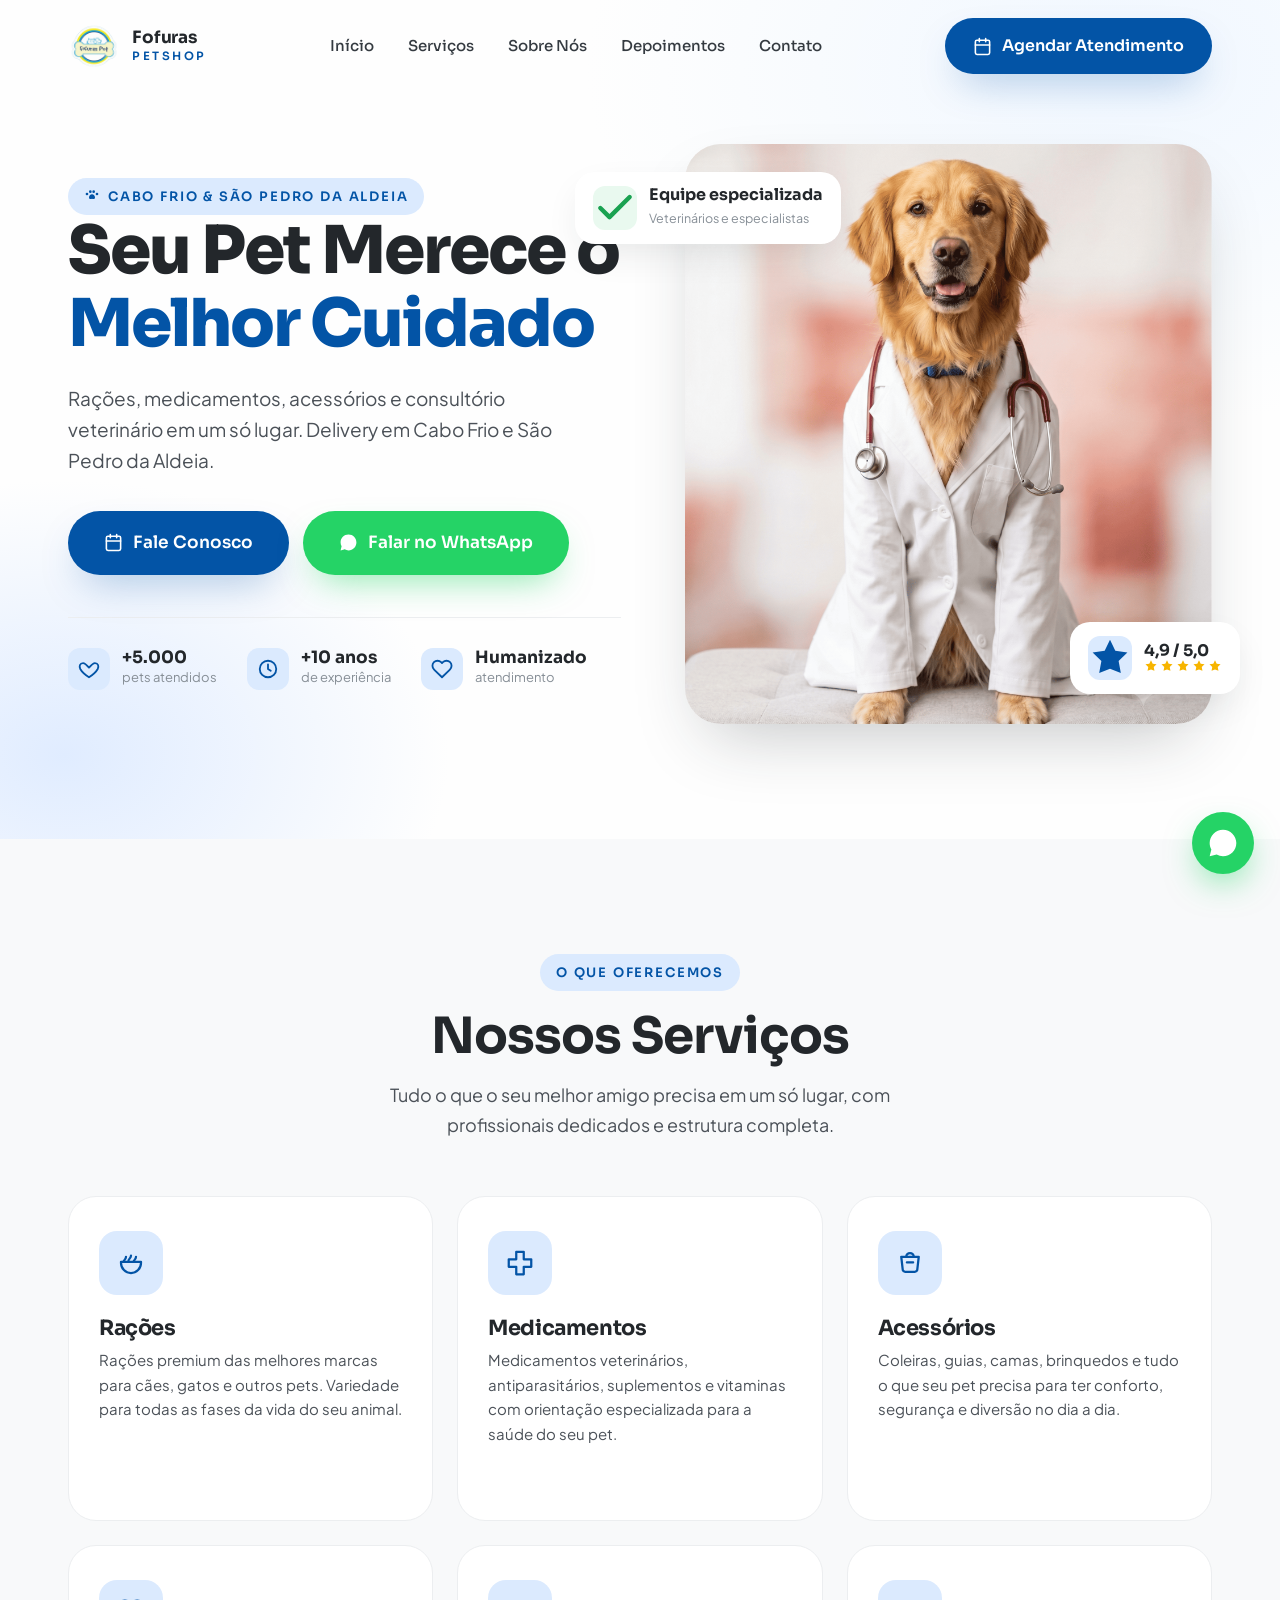
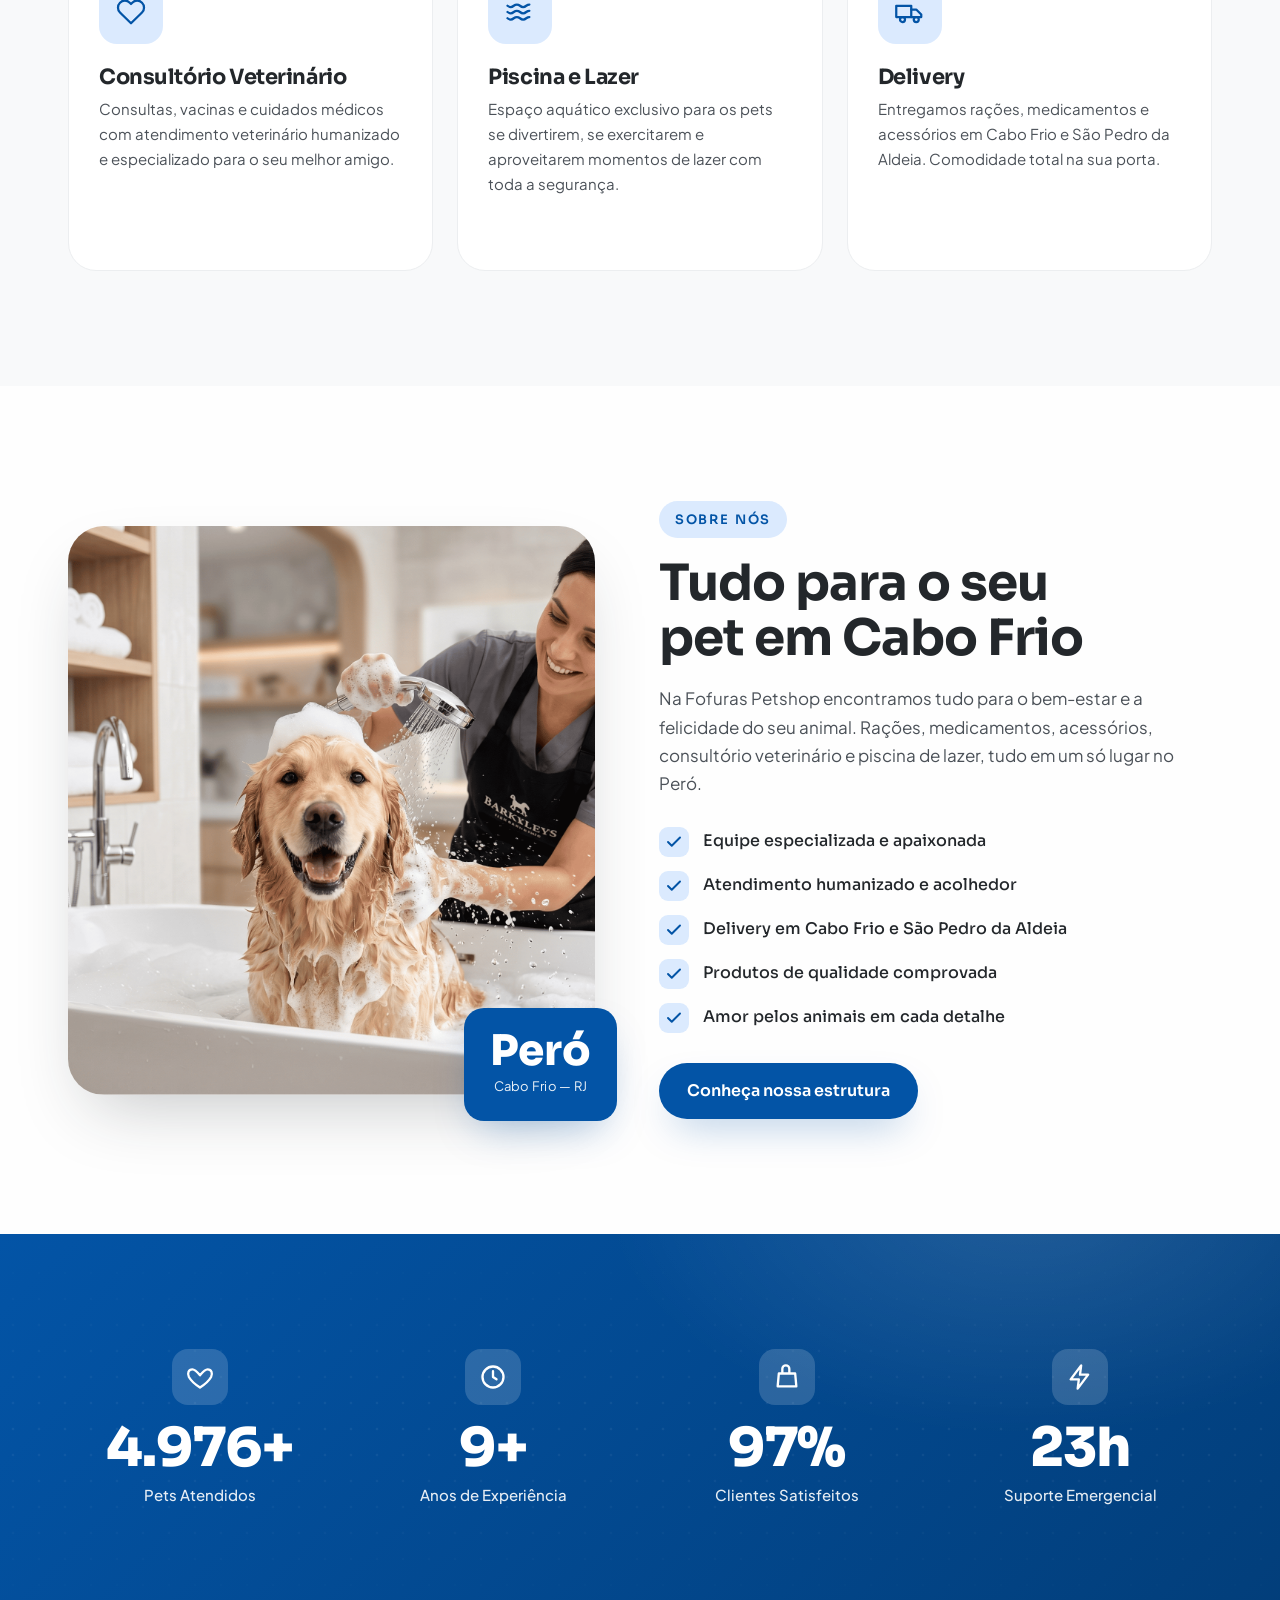
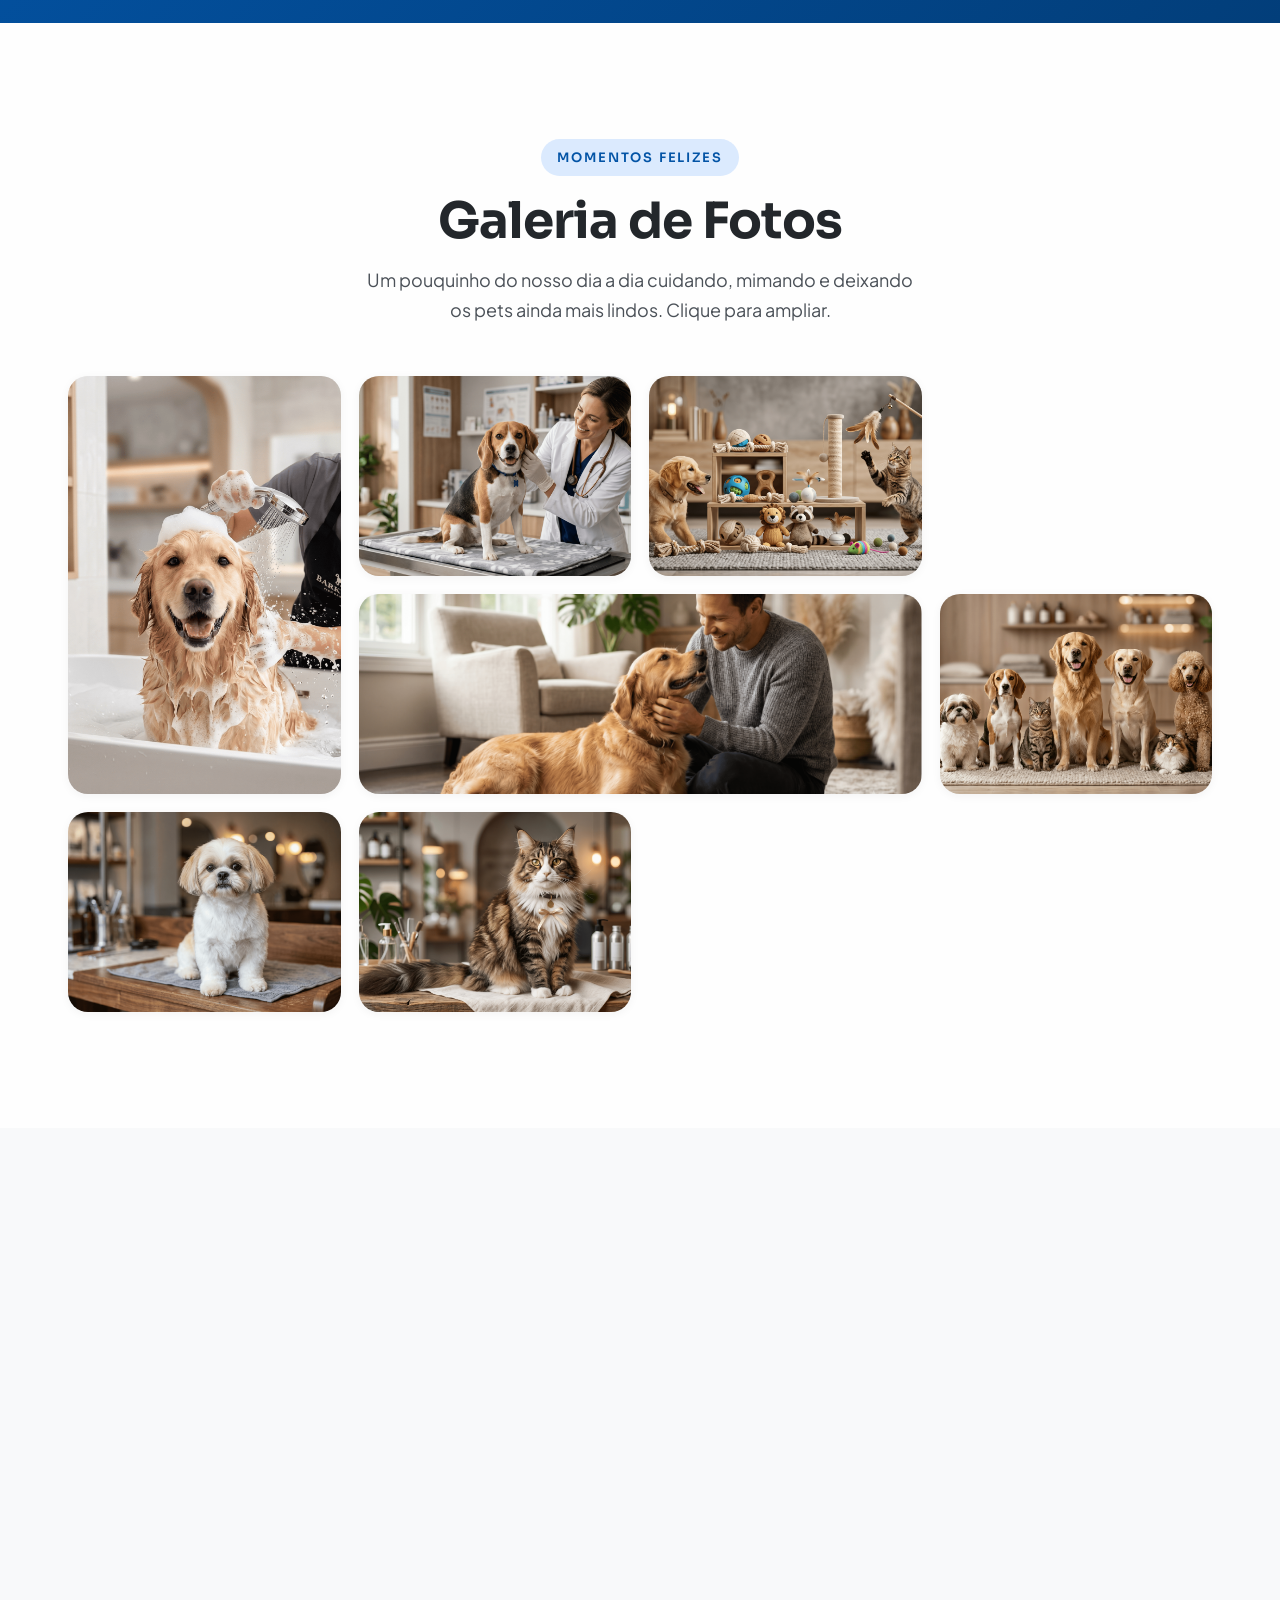
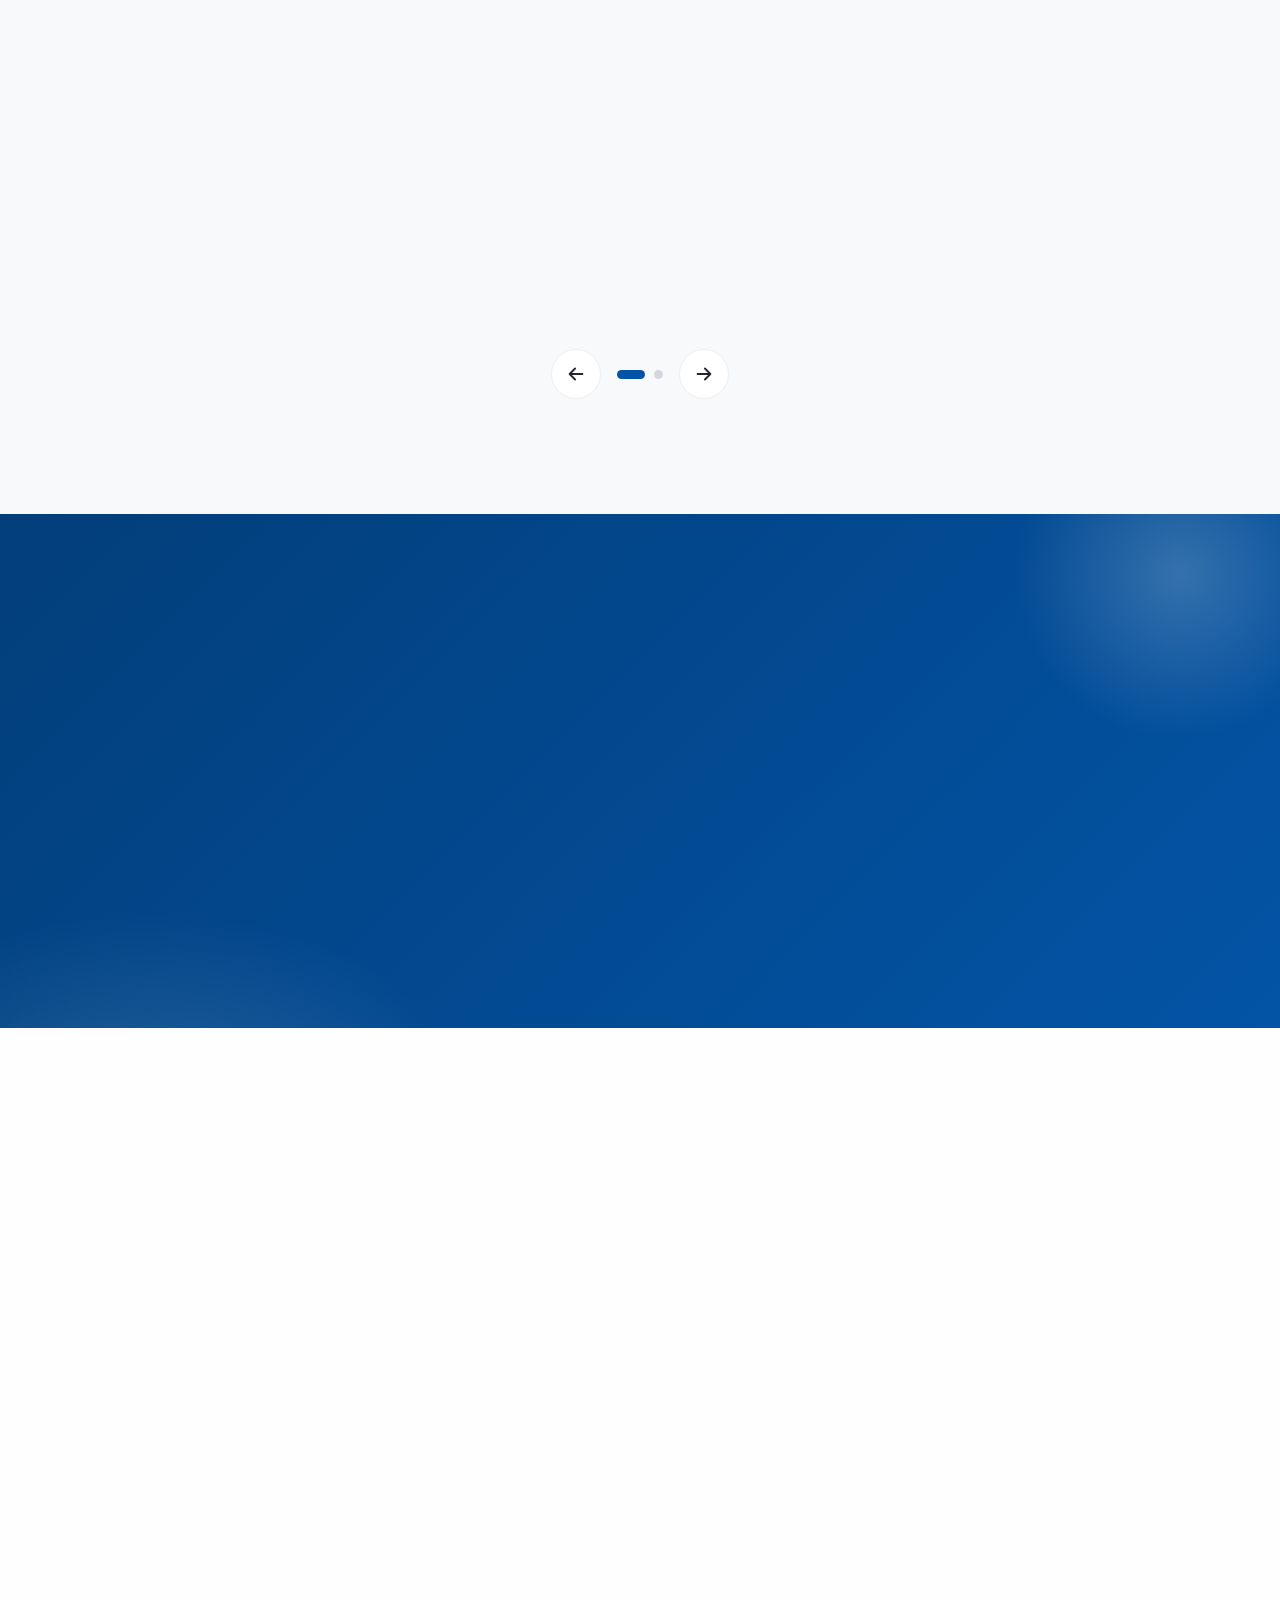
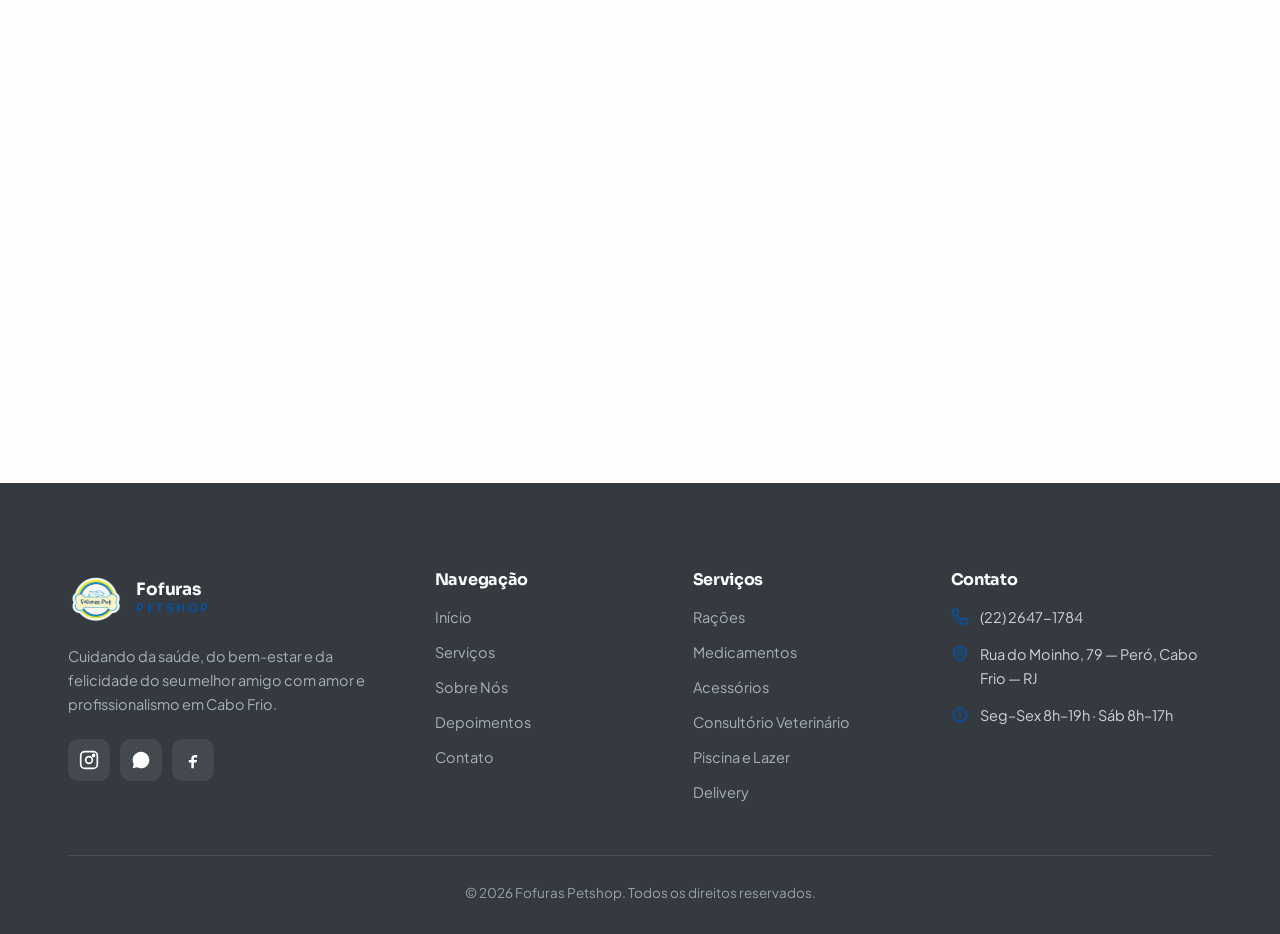
==== commit 8e0fba23: "atualização do diretorio de logo" ====
--- a/index.html
+++ b/index.html
@@ -25,7 +25,7 @@
     <header class="header" id="header">
       <div class="wrap nav">
         <a href="#inicio" class="brand" aria-label="Fofuras Petshop">
-          <img src="uploads/logo.png" alt="Fofuras Petshop" />
+          <img src="assets/logo.png" alt="Fofuras Petshop" />
           <span class="brand-text"><b>Fofuras</b><span>Petshop</span></span>
         </a>
         <nav class="menu" aria-label="Navegação principal">
@@ -70,7 +70,8 @@
       <div class="drawer-panel">
         <div class="drawer-head">
           <a href="#inicio" class="brand"
-            ><img src="uploads/logo.png" alt="" /><span class="brand-text"
+            ><img src="assets/logo.png" alt="Fofuras Petshop" /><span
+              class="brand-text"
               ><b>Fofuras</b><span>Petshop</span></span
             ></a
           >
@@ -1295,7 +1296,7 @@
         <div class="footer-grid">
           <div>
             <a href="#inicio" class="brand"
-              ><img src="uploads/logo.jpg" alt="Fofuras Petshop" /><span
+              ><img src="assets/logo.png" alt="Fofuras Petshop" /><span
                 class="brand-text"
                 ><b>Fofuras</b><span>Petshop</span></span
               ></a
